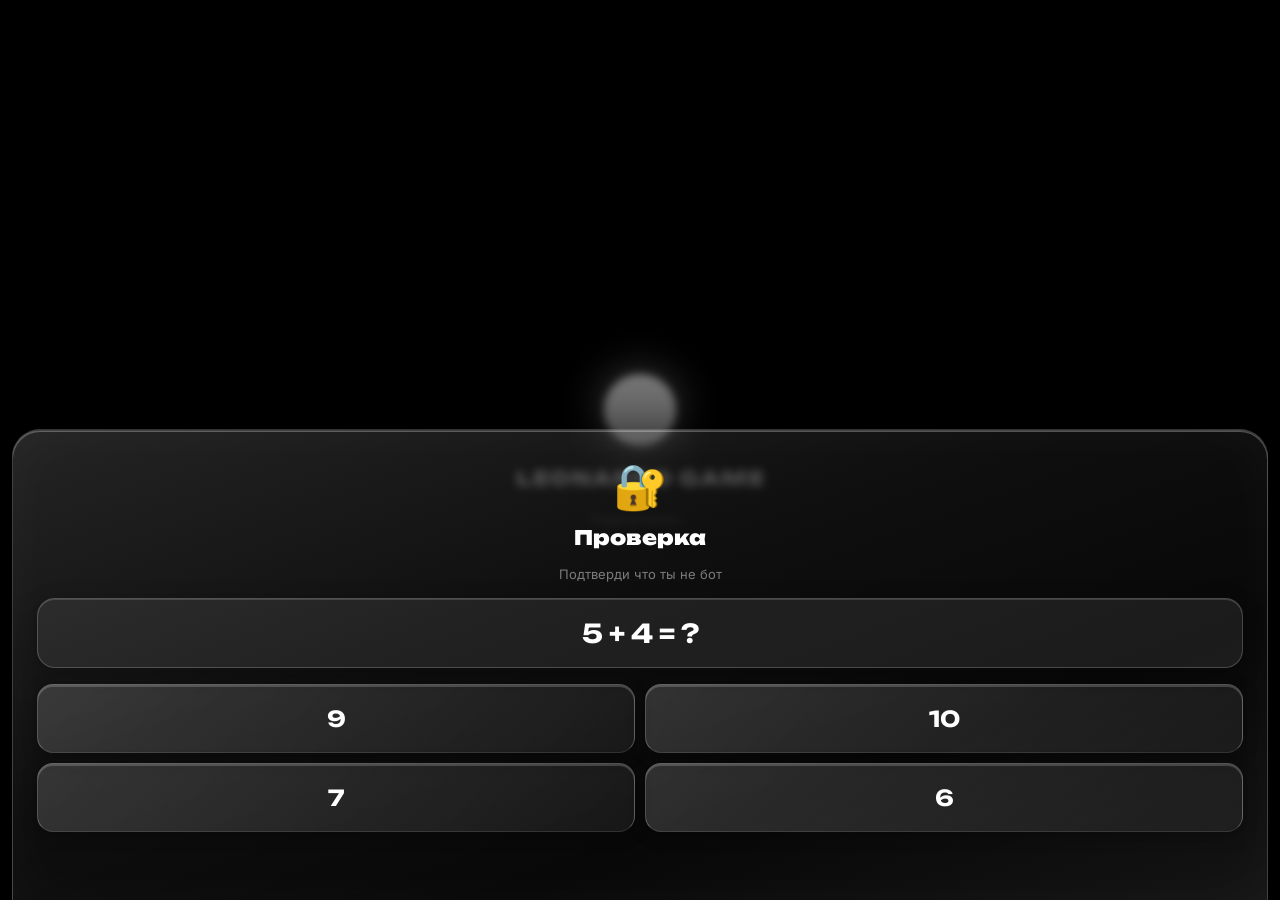
==== home.html @ 36a38902 "Update home.html" ====
<!DOCTYPE html>
<html lang="ru">
<head>
<meta charset="UTF-8"/>
<meta name="viewport" content="width=device-width, initial-scale=1.0, maximum-scale=1.0, user-scalable=no"/>
<title>LEONARDO GAME — Главное</title>
<script src="https://telegram.org/js/telegram-web-app.js"></script>
<link rel="preconnect" href="https://fonts.googleapis.com"/>
<link href="https://fonts.googleapis.com/css2?family=Unbounded:wght@400;700;900&family=Inter:wght@400;500;600&display=swap" rel="stylesheet"/>
<link rel="stylesheet" href="style.css"/>
<style>
  .home-content {
    flex: 1;
    display: flex;
    flex-direction: column;
    align-items: center;
    justify-content: center;
    padding: 32px 24px;
    gap: 16px;
  }
  .home-logo {
    font-family: 'Unbounded', sans-serif;
    font-size: clamp(22px, 6vw, 28px);
    font-weight: 900;
    color: #fff;
    letter-spacing: 0.5px;
    text-align: center;
  }
  .home-logo-sub {
    font-size: 13px;
    color: var(--sub);
    text-align: center;
    margin-top: 8px;
  }
  .home-soon {
    margin-top: 32px;
    padding: 18px 28px;
    background:
      linear-gradient(
        135deg,
        rgba(255,255,255,0.12) 0%,
        rgba(255,255,255,0.04) 50%,
        rgba(255,255,255,0.08) 100%
      );
    border: 1px solid rgba(255,255,255,0.20);
    border-top-color: rgba(255,255,255,0.35);
    border-radius: 18px;
    backdrop-filter: blur(30px) saturate(180%);
    -webkit-backdrop-filter: blur(30px) saturate(180%);
    box-shadow:
      0 8px 32px rgba(0,0,0,0.4),
      inset 0 1px 0 rgba(255,255,255,0.22);
    text-align: center;
    position: relative;
    overflow: hidden;
  }
  .home-soon::before {
    content: '';
    position: absolute;
    top: 0; left: 0; right: 0;
    height: 40%;
    background: linear-gradient(180deg, rgba(255,255,255,0.15) 0%, transparent 100%);
    pointer-events: none;
    border-radius: 18px 18px 0 0;
  }
  .home-soon-label {
    font-family: 'Unbounded', sans-serif;
    font-size: 11px;
    font-weight: 700;
    color: var(--sub);
    text-transform: uppercase;
    letter-spacing: 1.5px;
    margin-bottom: 6px;
  }
  .home-soon-text {
    font-size: 14px;
    color: rgba(255,255,255,0.7);
    line-height: 1.6;
  }
</style>
</head>
<body>

<!-- КАПЧА -->
<div id="captcha-modal" class="captcha-modal">
  <div class="captcha-glass-panel">
    <div class="captcha-icon">🔐</div>
    <div class="captcha-title">Проверка</div>
    <div class="captcha-sub">Подтверди что ты не бот</div>
    <div class="captcha-question" id="captcha-question">?</div>
    <div class="captcha-options" id="captcha-options"></div>
    <div class="captcha-error" id="captcha-error"></div>
  </div>
</div>

<!-- ЗАГРУЗКА -->
<div class="screen active" id="screen-loading">
  <div class="load-orb"></div>
  <div class="load-title">LEONARDO GAME</div>
  <div class="load-sub" id="load-status">Подключение...</div>
</div>

<!-- ГЛАВНЫЙ ЭКРАН -->
<div class="screen" id="screen-home" style="display:flex; justify-content:space-between;">

  <!-- КОНТЕНТ -->
  <div class="home-content">
    <div>
      <div class="home-logo">LEONARDO GAME</div>
      <div class="home-logo-sub">Выигрывай крутые подарки вместе с нами</div>
    </div>
    <div class="home-soon">
      <div class="home-soon-label">Скоро</div>
      <div class="home-soon-text">Здесь появятся новости,<br>акции и специальные события</div>
    </div>
  </div>

  <!-- НИЖНЯЯ НАВИГАЦИЯ -->
  <nav class="bottom-nav">
    <a href="home.html" class="nav-tab active" id="nav-home">
      <span class="nav-icon">🏠</span>
      <span>Главное</span>
    </a>
    <a href="index.html" class="nav-tab" id="nav-spin">
      <span class="nav-icon">🎰</span>
      <span>Крутить</span>
    </a>
    <a href="profile.html" class="nav-tab" id="nav-profile">
      <span class="nav-icon">👤</span>
      <span>Профиль</span>
    </a>
  </nav>

</div>

<div class="toast" id="toast"></div>

<script>
"use strict";

var API_URL = "https://backend-9iys.onrender.com";

var tg       = (window.Telegram && window.Telegram.WebApp) ? window.Telegram.WebApp : null;
if (tg) { tg.ready(); tg.expand(); }

var tgUser   = (tg && tg.initDataUnsafe && tg.initDataUnsafe.user) ? tg.initDataUnsafe.user : {};
var TG_ID    = tgUser.id         || 0;
var TG_NAME  = tgUser.username   || tgUser.first_name || "user";
var TG_FIRST = tgUser.first_name || "";
var INIT_DATA = (tg && tg.initData) ? tg.initData : "";

// ── Утилиты ──
function showScreen(id) {
  document.querySelectorAll(".screen").forEach(function(s) {
    s.classList.remove("active");
    s.style.display = "none";
  });
  var el = document.getElementById(id);
  if (el) { el.style.display = "flex"; el.classList.add("active"); }
}

function haptic(type) {
  if (tg && tg.HapticFeedback) {
    try { tg.HapticFeedback.impactOccurred(type || "medium"); } catch(e) {}
  }
}

// ── Капча ──
function showCaptcha(onPass) {
  var a = Math.floor(Math.random() * 9) + 1;
  var b = Math.floor(Math.random() * 9) + 1;
  var correct = a + b;

  var wrong = [];
  while (wrong.length < 3) {
    var w = correct + (Math.floor(Math.random() * 7) - 3);
    if (w !== correct && w > 0 && wrong.indexOf(w) === -1) wrong.push(w);
  }

  var options = [correct].concat(wrong).sort(function() { return Math.random() - 0.5; });

  var qEl = document.getElementById("captcha-question");
  var oEl = document.getElementById("captcha-options");
  var eEl = document.getElementById("captcha-error");
  if (qEl) qEl.textContent = a + " + " + b + " = ?";
  if (eEl) eEl.textContent = "";
  if (oEl) {
    oEl.innerHTML = options.map(function(v) {
      return '<button class="captcha-btn" data-val="' + v + '">' + v + '</button>';
    }).join("");

    var handled = false;
    oEl.querySelectorAll(".captcha-btn").forEach(function(btn) {
      function handleAnswer() {
        if (handled) return;
        handled = true;
        var val = parseInt(btn.getAttribute("data-val"));
        if (val === correct) {
          btn.classList.add("correct");
          haptic("heavy");
          sessionStorage.setItem("captchaPassed", "1");
          setTimeout(function() {
            var modal = document.getElementById("captcha-modal");
            if (modal) modal.classList.remove("active");
            onPass();
          }, 120);
        } else {
          btn.classList.add("wrong");
          haptic("medium");
          if (eEl) eEl.textContent = "Неверно! Попробуй ещё раз.";
          setTimeout(function() { showCaptcha(onPass); }, 500);
        }
      }
      btn.addEventListener("touchstart", function(e) { e.preventDefault(); handleAnswer(); }, { passive: false });
      btn.onclick = handleAnswer;
    });
  }

  var modal = document.getElementById("captcha-modal");
  if (modal) modal.classList.add("active");
}

// ── Регистрация + старт ──
function startApp() {
  if (!TG_ID) {
    var loadEl = document.getElementById("load-status");
    if (loadEl) loadEl.textContent = "Откройте через Telegram Mini App";
    return;
  }

  var loadEl = document.getElementById("load-status");
  if (loadEl) loadEl.textContent = "Регистрация...";

  fetch(API_URL + "/register", {
    method: "POST",
    headers: { "Content-Type": "application/json" },
    body: JSON.stringify({ tg_id: TG_ID, username: TG_NAME, first_name: TG_FIRST, init_data: INIT_DATA })
  }).then(function(r) { return r.json(); })
  .then(function() {
    // Сохраняем данные для других страниц
    sessionStorage.setItem("tg_id", TG_ID);
    sessionStorage.setItem("tg_name", TG_NAME);
    sessionStorage.setItem("tg_first", TG_FIRST);
    sessionStorage.setItem("init_data", INIT_DATA);
    sessionStorage.setItem("appReady", "1");
    showScreen("screen-home");
  })
  .catch(function() {
    // Даже при ошибке — показываем главную
    sessionStorage.setItem("tg_id", TG_ID);
    sessionStorage.setItem("tg_name", TG_NAME);
    sessionStorage.setItem("init_data", INIT_DATA);
    sessionStorage.setItem("appReady", "1");
    showScreen("screen-home");
  });
}

window.addEventListener("load", function() {
  var passed = sessionStorage.getItem("captchaPassed") === "1";
  if (passed) {
    startApp();
  } else {
    // Показываем loading, потом капчу
    showScreen("screen-loading");
    setTimeout(function() {
      showCaptcha(function() {
        startApp();
      });
    }, 400);
  }
});
</script>
</body>
</html>
---- style.css ----
/* ═══════════════════════════════════════════════
   LEONARDO GAME — Real Glass Theme
   ═══════════════════════════════════════════════ */

*, *::before, *::after { box-sizing: border-box; margin: 0; padding: 0; }

:root {
  --bg:           #000000;
  --glass-bg:     rgba(255,255,255,0.05);
  --glass-border: rgba(255,255,255,0.10);
  --white-dim:    rgba(255,255,255,0.07);
  --gold:         #F5C518;
  --green:        #4ade80;
  --red:          #f87171;
  --text:         #ffffff;
  --sub:          rgba(255,255,255,0.45);
  --btn-bg:       #ffffff;
  --btn-text:     #000000;
  --nav-h:        72px;
}

html, body {
  height: 100%;
  background: #000;
  color: var(--text);
  font-family: 'Inter', sans-serif;
  overflow: hidden;
}

/* ── SCREENS ─────────────────────────────────── */
.screen {
  display: none;
  flex-direction: column;
  align-items: center;
  width: 100%;
  height: 100vh;
  height: 100dvh;
  background: #000;
  position: fixed;
  inset: 0;
  z-index: 1;
  overflow: hidden;
}
.screen.active { display: flex; }

/* ══════════════════════════════
   LOADING
══════════════════════════════ */
#screen-loading {
  justify-content: center;
  align-items: center;
  gap: 20px;
}
.load-orb {
  width: 72px; height: 72px;
  border-radius: 50%;
  background: #fff;
  box-shadow: 0 0 40px rgba(255,255,255,0.5), 0 0 80px rgba(255,255,255,0.15);
  animation: pulse-orb 1.6s ease-in-out infinite;
}
@keyframes pulse-orb {
  0%,100%{ transform: scale(1);   box-shadow: 0 0 40px rgba(255,255,255,0.45); }
  50%    { transform: scale(1.12); box-shadow: 0 0 70px rgba(255,255,255,0.75); }
}
.load-title {
  font-family: 'Unbounded', sans-serif;
  font-size: 20px; font-weight: 900;
  color: #fff; letter-spacing: 1px;
}
.load-sub { color: var(--sub); font-size: 13px; }

/* ══════════════════════════════
   MAIN SCREEN — full height layout
══════════════════════════════ */
#screen-main {
  justify-content: space-between;
  overflow: hidden;
  padding-bottom: calc(var(--nav-h) + 20px);
}

/* TOP BAR — hidden (user info moved to profile) */
.top-bar {
  display: none;
}

/* TITLE — shifted down */
.main-title-block {
  text-align: center;
  padding: 0 24px;
  flex-shrink: 0;
  z-index: 10;
  margin-top: 50px;
  padding-top: 12px;
}
.main-title {
  font-family: 'Unbounded', sans-serif;
  font-size: clamp(20px, 6vw, 26px);
  font-weight: 900;
  color: #fff; letter-spacing: 0.5px;
}
.main-sub {
  color: var(--sub);
  font-size: 12px;
  margin-top: 6px;
}

/* ══════════════════════════════
   GIFT CAROUSEL — центр экрана
══════════════════════════════ */
.gifts-track-wrap {
  width: 110%;
  overflow: hidden;
  flex: 1;
  min-height: 220px;
  display: flex;
  align-items: center;
  -webkit-mask-image: linear-gradient(to right, transparent 0%, black 10%, black 90%, transparent 100%);
  mask-image: linear-gradient(to right, transparent 0%, black 10%, black 90%, transparent 100%);
}

.gifts-track {
  display: flex;
  gap: 12px;
  /* Жёстко фиксируем размер: 16 видео × (42vw + 12px) */
  flex-shrink: 0;
  will-change: transform;
  /* Анимация через JS — надёжнее CSS animation на мобильных */
}

.gifts-track video {
  flex-shrink: 0;
  width: 42vw;
  height: 42vw;
  max-width: 190px;
  max-height: 190px;
  object-fit: cover;
  background: #000;
  border-radius: 20px;
  border: none;
  display: block;
}

/* ══════════════════════════════
   SPIN BUTTON + HINT — REAL GLASS
══════════════════════════════ */
.spin-btn-wrap {
  width: 100%;
  padding: 0 20px 20px;
  display: flex;
  flex-direction: column;
  gap: 10px;
  flex-shrink: 0;
  z-index: 10;
}

/* НАСТОЯЩЕЕ СТЕКЛО */
.spin-btn {
  width: 100%;
  padding: 22px 20px;
  background: #ffffff;
  border: none;
  border-radius: 22px;
  font-family: 'Unbounded', sans-serif;
  font-size: 16px; font-weight: 700;
  color: #000;
  cursor: pointer;
  box-shadow:
    0 8px 32px rgba(255,255,255,0.18),
    0 2px 8px rgba(0,0,0,0.30);
  transition: transform 0.13s, box-shadow 0.13s, opacity 0.13s;
  position: relative; overflow: hidden;
  touch-action: manipulation;
  letter-spacing: 0.3px;
}

/* Верхний блик — как у настоящего стекла */
.spin-btn::before { display: none; }

/* Боковой световой блик */
.spin-btn::after { display: none; }

.spin-btn:active  {
  transform: scale(0.97);
  box-shadow: 0 4px 16px rgba(255,255,255,0.12);
}
.spin-btn:disabled{ opacity: 0.4; cursor: not-allowed; transform: none; }

.spin-hint {
  text-align: center;
  font-size: 12px;
  color: var(--sub);
  line-height: 1.5;
}
.spin-hint b { color: rgba(255,255,255,0.75); font-weight: 600; }

/* ══════════════════════════════
   GLASS PANEL (algo block)
══════════════════════════════ */
.glass-panel {
  width: 100%;
  background: rgba(255,255,255,0.04);
  border-top: 1px solid rgba(255,255,255,0.08);
  backdrop-filter: blur(20px);
  -webkit-backdrop-filter: blur(20px);
  z-index: 10;
  display: flex;
  flex-direction: column;
  overflow: hidden;
  flex-shrink: 0;
}
.glass-panel:empty,
.glass-panel.hidden {
  display: none;
}

/* ══════════════════════════════
   TAB PANES
══════════════════════════════ */
.tab-pane {
  display: none; width: 100%;
  flex-direction: column; gap: 12px;
  padding: 16px 0 16px;
  overflow-y: auto;
  max-height: calc(100dvh - var(--nav-h) - 280px);
  animation: fadeIn 0.18s ease;
}
.tab-pane.active { display: flex; }
@keyframes fadeIn {
  from { opacity: 0; transform: translateY(4px); }
  to   { opacity: 1; transform: translateY(0); }
}

#tab-home:not(:has(.inv-block[style*="display: block"])):not(:has(.inv-block:not([style*="none"]))) {
  display: none !important;
}

/* Inventory */
.inv-block { padding: 0 24px; display: flex; flex-direction: column; gap: 10px; }
.inv-title  { font-family: 'Unbounded', sans-serif; font-size: 14px; font-weight: 700; color: #fff; padding: 0 0 4px; }
.inv-item   {
  background: var(--white-dim); border: 1px solid var(--glass-border);
  border-radius: 14px; padding: 12px 16px;
  display: flex; align-items: center; gap: 12px;
}
.inv-icon  { font-size: 28px; }
.inv-name  { font-size: 14px; font-weight: 600; color: var(--text); }
.inv-info  { font-size: 11px; color: var(--sub); margin-top: 2px; }

/* Algo block */
.algo-compact { padding: 0 24px; display: flex; flex-direction: column; gap: 8px; }
.algo-item    { display: flex; justify-content: space-between; align-items: center; padding: 4px 0; }
.algo-label   { color: var(--sub); font-size: 12px; }
.algo-value   { font-size: 14px; font-weight: 600; }

/* Settings */
.settings-section { padding: 0 24px; display: flex; flex-direction: column; gap: 10px; }
.settings-title { font-family: 'Unbounded', sans-serif; font-size: 11px; font-weight: 700; color: var(--sub); text-transform: uppercase; letter-spacing: 0.8px; }
.settings-row   { display: flex; justify-content: space-between; align-items: center; background: var(--white-dim); border: 1px solid var(--glass-border); border-radius: 14px; padding: 14px 16px; gap: 12px; }
.settings-label { font-size: 13px; font-weight: 600; color: var(--text); }
.settings-sub   { font-size: 11px; color: var(--sub); margin-top: 2px; }

/* Toggle */
.toggle {
  width: 44px; height: 24px; background: rgba(255,255,255,0.15);
  border-radius: 12px; position: relative; cursor: pointer;
  border: 1px solid rgba(255,255,255,0.16); transition: background 0.25s; flex-shrink: 0;
}
.toggle.on { background: rgba(255,255,255,0.9); }
.toggle::after {
  content: ''; position: absolute; top: 3px; left: 3px;
  width: 18px; height: 18px; background: rgba(255,255,255,0.5);
  border-radius: 50%; transition: transform 0.25s, background 0.25s;
}
.toggle.on::after { transform: translateX(18px); background: #000; }

/* ══════════════════════════════
   BOTTOM NAV — REAL GLASS
══════════════════════════════ */
.bottom-nav {
  position: fixed;
  bottom: calc(12px + env(safe-area-inset-bottom, 0px));
  left: 16px;
  right: 16px;
  height: var(--nav-h);
  border-radius: 28px;

  /* Идеальный Glass — многослойный */
  background:
    linear-gradient(
      160deg,
      rgba(255,255,255,0.22) 0%,
      rgba(255,255,255,0.10) 35%,
      rgba(255,255,255,0.06) 60%,
      rgba(255,255,255,0.14) 100%
    );

  /* Граница как настоящее стекло */
  border: 1px solid rgba(255,255,255,0.32);
  border-bottom-color: rgba(255,255,255,0.14);
  border-right-color: rgba(255,255,255,0.18);

  /* Тень — плавающий эффект */
  box-shadow:
    0 8px 40px rgba(0,0,0,0.70),
    0 2px 12px rgba(0,0,0,0.40),
    inset 0 1px 0 rgba(255,255,255,0.45),
    inset 0 -1px 0 rgba(0,0,0,0.18),
    inset 1px 0 0 rgba(255,255,255,0.12);

  backdrop-filter: blur(48px) saturate(200%) brightness(1.08);
  -webkit-backdrop-filter: blur(48px) saturate(200%) brightness(1.08);

  display: flex; align-items: center; justify-content: space-around;
  z-index: 100;
  overflow: hidden;
}

/* Верхний блик — реалистичная грань стекла */
.bottom-nav::before {
  content: '';
  position: absolute;
  top: 0; left: 16px; right: 16px;
  height: 1px;
  background: linear-gradient(
    90deg,
    transparent 0%,
    rgba(255,255,255,0.55) 25%,
    rgba(255,255,255,0.75) 50%,
    rgba(255,255,255,0.55) 75%,
    transparent 100%
  );
  pointer-events: none;
  border-radius: 28px 28px 0 0;
}

.nav-tab {
  flex: 1; display: flex; flex-direction: column;
  align-items: center; justify-content: center;
  gap: 4px; padding: 8px 4px;
  cursor: pointer; border: none; background: none;
  color: var(--sub); font-family: 'Inter', sans-serif;
  font-size: 10px; font-weight: 500;
  transition: color 0.2s, transform 0.13s; position: relative;
  touch-action: manipulation;
  text-decoration: none;
  -webkit-tap-highlight-color: transparent;
  

  
}
.nav-tab:active { transform: scale(0.9); }
.nav-tab.active { color: #fff; }
.nav-tab .nav-icon { font-size: 20px; opacity: 0.38; transition: opacity 0.2s; line-height: 1; }
.nav-tab.active .nav-icon { opacity: 1; }
.nav-tab.active::after {
  content: ''; position: absolute; bottom: 4px; left: 50%;
  transform: translateX(-50%); width: 4px; height: 4px;
  background: #fff; border-radius: 50%;
}

/* ══════════════════════════════
   CAPTCHA MODAL — Glass Panel
══════════════════════════════ */
.captcha-modal {
  display: none;
  position: fixed;
  inset: 0;
  z-index: 999;
  align-items: flex-end;
  justify-content: center;
  padding: 0 0 env(safe-area-inset-bottom, 0px);
  /* Затемнённый фон */
  background: rgba(0,0,0,0.55);
  backdrop-filter: blur(4px);
  -webkit-backdrop-filter: blur(4px);
  animation: captcha-fade-in 0.22s ease;
}
.captcha-modal.active {
  display: flex;
}
@keyframes captcha-fade-in {
  from { opacity: 0; }
  to   { opacity: 1; }
}

/* Стеклянная панель снизу */
.captcha-glass-panel {
  width: 80%;
  display: flex;
  flex-direction: column;
  align-items: center;
  gap: 16px;
  padding: 28px 24px 36px;
  text-align: center;
  

  /* Стеклянный фон */
  background:
    linear-gradient(
      160deg,
      rgba(255,255,255,0.14) 0%,
      rgba(255,255,255,0.06) 40%,
      rgba(255,255,255,0.03) 70%,
      rgba(255,255,255,0.08) 100%
    );
  backdrop-filter: blur(48px) saturate(200%) brightness(1.08);
  -webkit-backdrop-filter: blur(48px) saturate(200%) brightness(1.08);

  /* Граница стекла */
  border: 1px solid rgba(255,255,255,0.22);
  border-bottom: none;
  border-radius: 28px 28px 0 0;
  margin: 0 12px;
  width: calc(100% - 24px);

  /* Тени — глубина */
  box-shadow:
    0 -8px 48px rgba(0,0,0,0.55),
    0 -1px 0 rgba(255,255,255,0.30),
    inset 0 1px 0 rgba(255,255,255,0.28),
    inset 0 0 60px rgba(255,255,255,0.03);

  animation: captcha-slide-up 0.28s cubic-bezier(0.34,1.4,0.64,1);
}
@keyframes captcha-slide-up {
  from { transform: translateY(100%); opacity: 0; }
  to   { transform: translateY(0);    opacity: 1; }
}

.captcha-icon  { font-size: 44px; animation: float 3s ease-in-out infinite; }
@keyframes float {
  0%,100%{ transform: translateY(0); }
  50%    { transform: translateY(-8px); }
}
.captcha-title {
  font-family: 'Unbounded', sans-serif; font-size: 20px; font-weight: 900; color: #fff;
  margin-top: -4px;
}
.captcha-sub { font-size: 13px; color: var(--sub); }
.captcha-question {
  background: rgba(255,255,255,0.08);
  border: 1.5px solid rgba(255,255,255,0.20);
  border-radius: 18px; padding: 18px 32px;
  font-family: 'Unbounded', sans-serif; font-size: 26px; font-weight: 700; color: #fff;
  width: 100%;
  box-shadow: inset 0 1px 0 rgba(255,255,255,0.15), 0 4px 20px rgba(0,0,0,0.25);
}
.captcha-options {
  display: grid; grid-template-columns: 1fr 1fr; gap: 10px; width: 100%;
}
.captcha-btn {
  padding: 20px;
  background:
    linear-gradient(
      135deg,
      rgba(255,255,255,0.16) 0%,
      rgba(255,255,255,0.06) 100%
    );
  border: 1px solid rgba(255,255,255,0.25);
  border-bottom-color: rgba(255,255,255,0.10);
  border-radius: 16px;
  font-family: 'Unbounded', sans-serif; font-size: 22px; font-weight: 700; color: #fff;
  cursor: pointer;
  transition: border-color 0.1s, background 0.1s, transform 0.08s;
  touch-action: manipulation;
  -webkit-tap-highlight-color: transparent;
  box-shadow:
    0 2px 0 rgba(255,255,255,0.18) inset,
    0 4px 16px rgba(0,0,0,0.3);
}
.captcha-btn:active  { transform: scale(0.93); }
.captcha-btn.wrong   { border-color: var(--red); background: rgba(248,113,113,0.18); animation: shake 0.25s; }
.captcha-btn.correct { border-color: var(--green); background: rgba(74,222,128,0.18); }
.captcha-error { font-size: 13px; color: var(--red); min-height: 16px; }
@keyframes shake {
  0%,100%{ transform:translateX(0) }
  25%    { transform:translateX(-6px) }
  75%    { transform:translateX(6px) }
}

/* ══════════════════════════════
   PAY SCREEN
══════════════════════════════ */
#screen-pay {
  overflow-y: auto;
  justify-content: flex-start;
  padding: 0;
}
.pay-wrap {
  width: 100%; display: flex; flex-direction: column;
  align-items: center; gap: 16px;
  padding: 32px 24px 40px;
  min-height: 100%;
}
.pay-icon  { font-size: 56px; }
.pay-title {
  font-family: 'Unbounded', sans-serif; font-size: 18px; font-weight: 700; color: #fff;
}
.pay-instruction {
  background: var(--white-dim); border: 1px solid var(--glass-border);
  border-radius: 16px; padding: 14px 18px;
  font-size: 14px; text-align: center; line-height: 1.7; width: 100%;
}
.pay-steps {
  width: 100%; background: var(--white-dim); border: 1px solid var(--glass-border);
  border-radius: 16px; padding: 14px 18px;
  display: flex; flex-direction: column; gap: 10px;
}
.pay-step   { font-size: 13px; color: var(--sub); line-height: 1.5; }
.pay-step b { color: var(--text); }
.pay-bet-id { font-size: 11px; color: var(--sub); }
.pay-status { min-height: 18px; font-size: 13px; font-weight: 600; }
.pay-status.ok   { color: var(--green); }
.pay-status.err  { color: var(--red); }
.pay-status.wait { color: var(--gold); }
.pay-confirm-btn {
  width: 100%; padding: 18px;
  background: var(--btn-bg); border: none; border-radius: 18px;
  font-family: 'Unbounded', sans-serif;
  font-weight: 700; font-size: 14px; color: var(--btn-text);
  cursor: pointer; box-shadow: 0 4px 24px rgba(255,255,255,0.15);
  touch-action: manipulation;
}
.pay-confirm-btn:disabled { opacity: 0.5; cursor: not-allowed; }
.pay-back-btn {
  background: var(--white-dim); border: 1px solid var(--glass-border);
  border-radius: 12px; padding: 12px 32px;
  color: var(--sub); font-size: 13px; cursor: pointer;
  touch-action: manipulation;
}

/* ══════════════════════════════
   SPINNING
══════════════════════════════ */
#screen-spinning {
  justify-content: center;
  align-items: center;
}
.spinning-wrap {
  display: flex; flex-direction: column;
  align-items: center; justify-content: center;
  width: 100%; height: 100%;
  gap: 28px;
}
.spinning-reel {
  width: 128px; height: 128px; border-radius: 32px;
  background: var(--white-dim); border: 2px solid rgba(255,255,255,0.3);
  display: flex; align-items: center; justify-content: center;
  animation: spin-reel 0.6s linear infinite;
  box-shadow: 0 0 50px rgba(255,255,255,0.12);
}
@keyframes spin-reel { 0%{ transform:rotateY(0) } 100%{ transform:rotateY(360deg) } }
.spin-sym      { font-size: 56px; }
.spinning-label{
  color: #fff; font-family: 'Unbounded', sans-serif;
  font-size: 16px; font-weight: 700;
  animation: blink 1.2s ease-in-out infinite;
}
@keyframes blink {
  0%,100%{ opacity: 1; }
  50%    { opacity: 0.4; }
}

/* ══════════════════════════════
   RESULT
══════════════════════════════ */
#screen-result {
  justify-content: center;
  align-items: center;
}
.result-wrap {
  display: flex; flex-direction: column;
  align-items: center; justify-content: center;
  width: 100%; height: 100%;
  gap: 18px; text-align: center; padding: 32px 24px;
}
.result-icon  { font-size: 72px; }
.result-title { font-family: 'Unbounded', sans-serif; font-size: 24px; font-weight: 900; }
.result-title.win  { color: var(--gold); text-shadow: 0 0 30px rgba(245,197,24,0.5); }
.result-title.lose { color: var(--sub); }
.result-sub   { font-size: 14px; color: var(--sub); line-height: 1.7; }
.result-nft {
  background: var(--white-dim); border: 1px solid rgba(245,197,24,0.3);
  border-radius: 18px; padding: 18px 22px; width: 100%;
}
.result-nft-name { font-weight: 700; font-size: 16px; color: var(--gold); margin-bottom: 4px; }
.result-nft-info { font-size: 13px; color: var(--sub); }
.result-btn {
  width: 100%; padding: 18px;
  background: var(--btn-bg); border: none; border-radius: 18px;
  font-family: 'Unbounded', sans-serif;
  font-weight: 700; font-size: 14px; color: var(--btn-text);
  cursor: pointer; margin-top: 8px; touch-action: manipulation;
  box-shadow: 0 4px 24px rgba(255,255,255,0.15);
}

/* ══════════════════════════════
   ERROR
══════════════════════════════ */
#screen-error {
  justify-content: center;
  align-items: center;
}
.error-wrap {
  display: flex; flex-direction: column;
  align-items: center; justify-content: center;
  width: 100%; height: 100%;
  gap: 16px; text-align: center; padding: 32px 24px;
}
.error-icon  { font-size: 56px; }
.error-title { font-family: 'Unbounded', sans-serif; font-size: 18px; font-weight: 700; color: var(--red); }
.error-sub   { font-size: 13px; color: var(--sub); }
.error-btn {
  padding: 14px 32px; background: var(--white-dim);
  border: 1px solid var(--glass-border);
  border-radius: 14px; color: var(--text); font-size: 14px; cursor: pointer;
  touch-action: manipulation;
}

/* ══════════════════════════════
   TOAST
══════════════════════════════ */
.toast {
  position: fixed; bottom: calc(var(--nav-h) + 16px); left: 50%;
  transform: translateX(-50%) translateY(60px);
  background: rgba(18,18,18,0.97); border: 1px solid rgba(255,255,255,0.14);
  border-radius: 14px; padding: 10px 20px;
  font-size: 13px; color: #fff; white-space: nowrap;
  transition: transform 0.3s cubic-bezier(0.34,1.56,0.64,1), opacity 0.3s;
  opacity: 0; z-index: 999; backdrop-filter: blur(16px);
}
.toast.show { transform: translateX(-50%) translateY(0); opacity: 1; }

/* ══════════════════════════════
   CONFETTI
══════════════════════════════ */
.confetti-p {
  position: fixed; top: -20px; pointer-events: none; z-index: 1000;
  border-radius: 3px; animation: conf-fall linear forwards;
}
@keyframes conf-fall {
  0%  { transform: translateY(0) translateX(0) rotate(0deg); opacity: 1; }
  100%{ transform: translateY(110vh) translateX(var(--cx,40px)) rotate(var(--cr,360deg)); opacity: 0; }
}
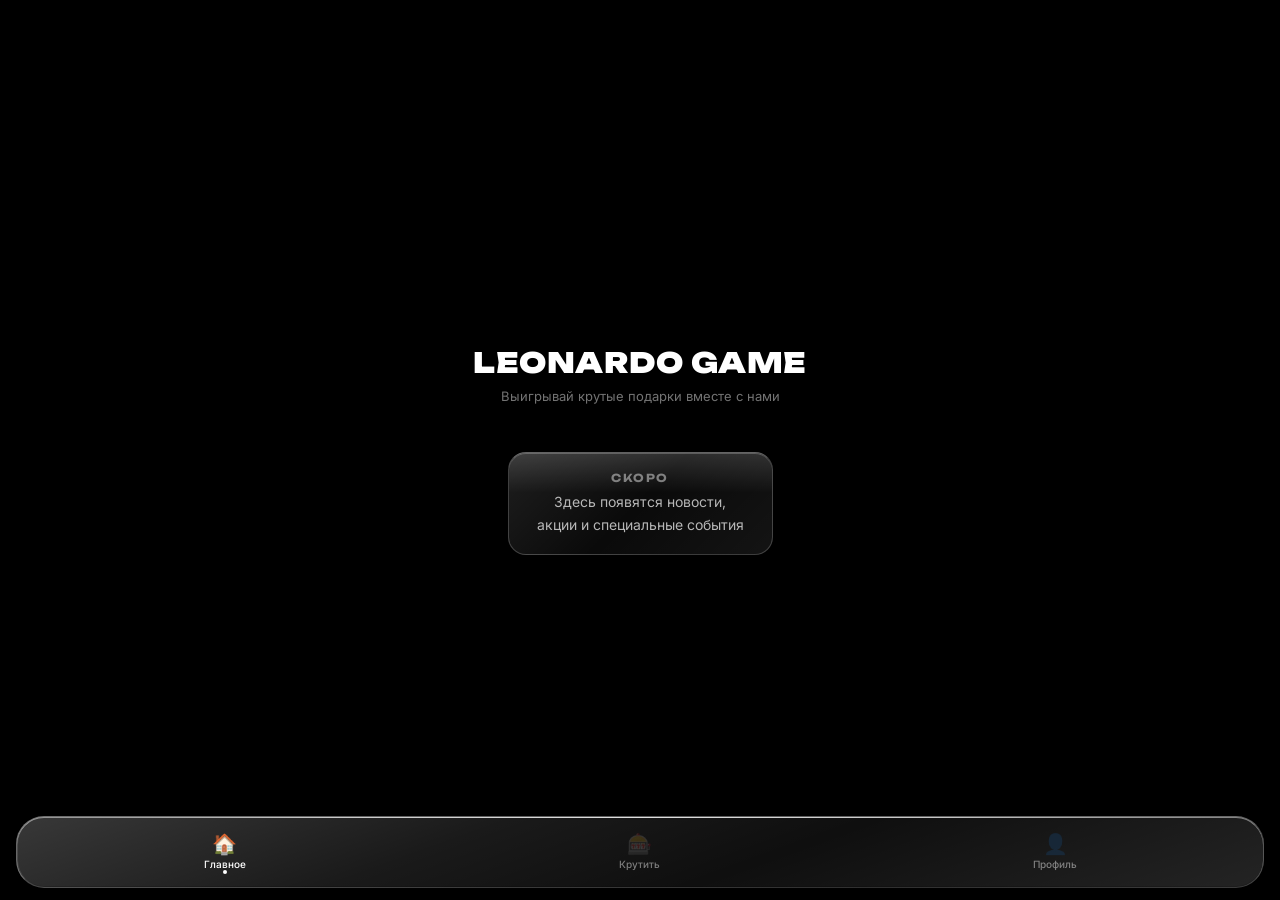
==== commit e16228c6: "Update home.html" ====
--- a/home.html
+++ b/home.html
@@ -81,27 +81,7 @@
 </head>
 <body>
 
-<!-- КАПЧА -->
-<div id="captcha-modal" class="captcha-modal">
-  <div class="captcha-glass-panel">
-    <div class="captcha-icon">🔐</div>
-    <div class="captcha-title">Проверка</div>
-    <div class="captcha-sub">Подтверди что ты не бот</div>
-    <div class="captcha-question" id="captcha-question">?</div>
-    <div class="captcha-options" id="captcha-options"></div>
-    <div class="captcha-error" id="captcha-error"></div>
-  </div>
-</div>
-
-<!-- ЗАГРУЗКА -->
-<div class="screen active" id="screen-loading">
-  <div class="load-orb"></div>
-  <div class="load-title">LEONARDO GAME</div>
-  <div class="load-sub" id="load-status">Подключение...</div>
-</div>
-
-<!-- ГЛАВНЫЙ ЭКРАН -->
-<div class="screen" id="screen-home" style="display:flex; justify-content:space-between;">
+<div class="screen active" id="screen-home" style="display:flex; justify-content:space-between;">
 
   <!-- КОНТЕНТ -->
   <div class="home-content">
@@ -115,7 +95,7 @@
     </div>
   </div>
 
-  <!-- НИЖНЯЯ НАВИГАЦИЯ -->
+  <!-- НИЖНЯЯ НАВИГАЦИЯ — СТЕКЛЯННАЯ -->
   <nav class="bottom-nav">
     <a href="home.html" class="nav-tab active" id="nav-home">
       <span class="nav-icon">🏠</span>
@@ -133,142 +113,5 @@
 
 </div>
 
-<div class="toast" id="toast"></div>
-
-<script>
-"use strict";
-
-var API_URL = "https://backend-9iys.onrender.com";
-
-var tg       = (window.Telegram && window.Telegram.WebApp) ? window.Telegram.WebApp : null;
-if (tg) { tg.ready(); tg.expand(); }
-
-var tgUser   = (tg && tg.initDataUnsafe && tg.initDataUnsafe.user) ? tg.initDataUnsafe.user : {};
-var TG_ID    = tgUser.id         || 0;
-var TG_NAME  = tgUser.username   || tgUser.first_name || "user";
-var TG_FIRST = tgUser.first_name || "";
-var INIT_DATA = (tg && tg.initData) ? tg.initData : "";
-
-// ── Утилиты ──
-function showScreen(id) {
-  document.querySelectorAll(".screen").forEach(function(s) {
-    s.classList.remove("active");
-    s.style.display = "none";
-  });
-  var el = document.getElementById(id);
-  if (el) { el.style.display = "flex"; el.classList.add("active"); }
-}
-
-function haptic(type) {
-  if (tg && tg.HapticFeedback) {
-    try { tg.HapticFeedback.impactOccurred(type || "medium"); } catch(e) {}
-  }
-}
-
-// ── Капча ──
-function showCaptcha(onPass) {
-  var a = Math.floor(Math.random() * 9) + 1;
-  var b = Math.floor(Math.random() * 9) + 1;
-  var correct = a + b;
-
-  var wrong = [];
-  while (wrong.length < 3) {
-    var w = correct + (Math.floor(Math.random() * 7) - 3);
-    if (w !== correct && w > 0 && wrong.indexOf(w) === -1) wrong.push(w);
-  }
-
-  var options = [correct].concat(wrong).sort(function() { return Math.random() - 0.5; });
-
-  var qEl = document.getElementById("captcha-question");
-  var oEl = document.getElementById("captcha-options");
-  var eEl = document.getElementById("captcha-error");
-  if (qEl) qEl.textContent = a + " + " + b + " = ?";
-  if (eEl) eEl.textContent = "";
-  if (oEl) {
-    oEl.innerHTML = options.map(function(v) {
-      return '<button class="captcha-btn" data-val="' + v + '">' + v + '</button>';
-    }).join("");
-
-    var handled = false;
-    oEl.querySelectorAll(".captcha-btn").forEach(function(btn) {
-      function handleAnswer() {
-        if (handled) return;
-        handled = true;
-        var val = parseInt(btn.getAttribute("data-val"));
-        if (val === correct) {
-          btn.classList.add("correct");
-          haptic("heavy");
-          sessionStorage.setItem("captchaPassed", "1");
-          setTimeout(function() {
-            var modal = document.getElementById("captcha-modal");
-            if (modal) modal.classList.remove("active");
-            onPass();
-          }, 120);
-        } else {
-          btn.classList.add("wrong");
-          haptic("medium");
-          if (eEl) eEl.textContent = "Неверно! Попробуй ещё раз.";
-          setTimeout(function() { showCaptcha(onPass); }, 500);
-        }
-      }
-      btn.addEventListener("touchstart", function(e) { e.preventDefault(); handleAnswer(); }, { passive: false });
-      btn.onclick = handleAnswer;
-    });
-  }
-
-  var modal = document.getElementById("captcha-modal");
-  if (modal) modal.classList.add("active");
-}
-
-// ── Регистрация + старт ──
-function startApp() {
-  if (!TG_ID) {
-    var loadEl = document.getElementById("load-status");
-    if (loadEl) loadEl.textContent = "Откройте через Telegram Mini App";
-    return;
-  }
-
-  var loadEl = document.getElementById("load-status");
-  if (loadEl) loadEl.textContent = "Регистрация...";
-
-  fetch(API_URL + "/register", {
-    method: "POST",
-    headers: { "Content-Type": "application/json" },
-    body: JSON.stringify({ tg_id: TG_ID, username: TG_NAME, first_name: TG_FIRST, init_data: INIT_DATA })
-  }).then(function(r) { return r.json(); })
-  .then(function() {
-    // Сохраняем данные для других страниц
-    sessionStorage.setItem("tg_id", TG_ID);
-    sessionStorage.setItem("tg_name", TG_NAME);
-    sessionStorage.setItem("tg_first", TG_FIRST);
-    sessionStorage.setItem("init_data", INIT_DATA);
-    sessionStorage.setItem("appReady", "1");
-    showScreen("screen-home");
-  })
-  .catch(function() {
-    // Даже при ошибке — показываем главную
-    sessionStorage.setItem("tg_id", TG_ID);
-    sessionStorage.setItem("tg_name", TG_NAME);
-    sessionStorage.setItem("init_data", INIT_DATA);
-    sessionStorage.setItem("appReady", "1");
-    showScreen("screen-home");
-  });
-}
-
-window.addEventListener("load", function() {
-  var passed = sessionStorage.getItem("captchaPassed") === "1";
-  if (passed) {
-    startApp();
-  } else {
-    // Показываем loading, потом капчу
-    showScreen("screen-loading");
-    setTimeout(function() {
-      showCaptcha(function() {
-        startApp();
-      });
-    }, 400);
-  }
-});
-</script>
 </body>
 </html>
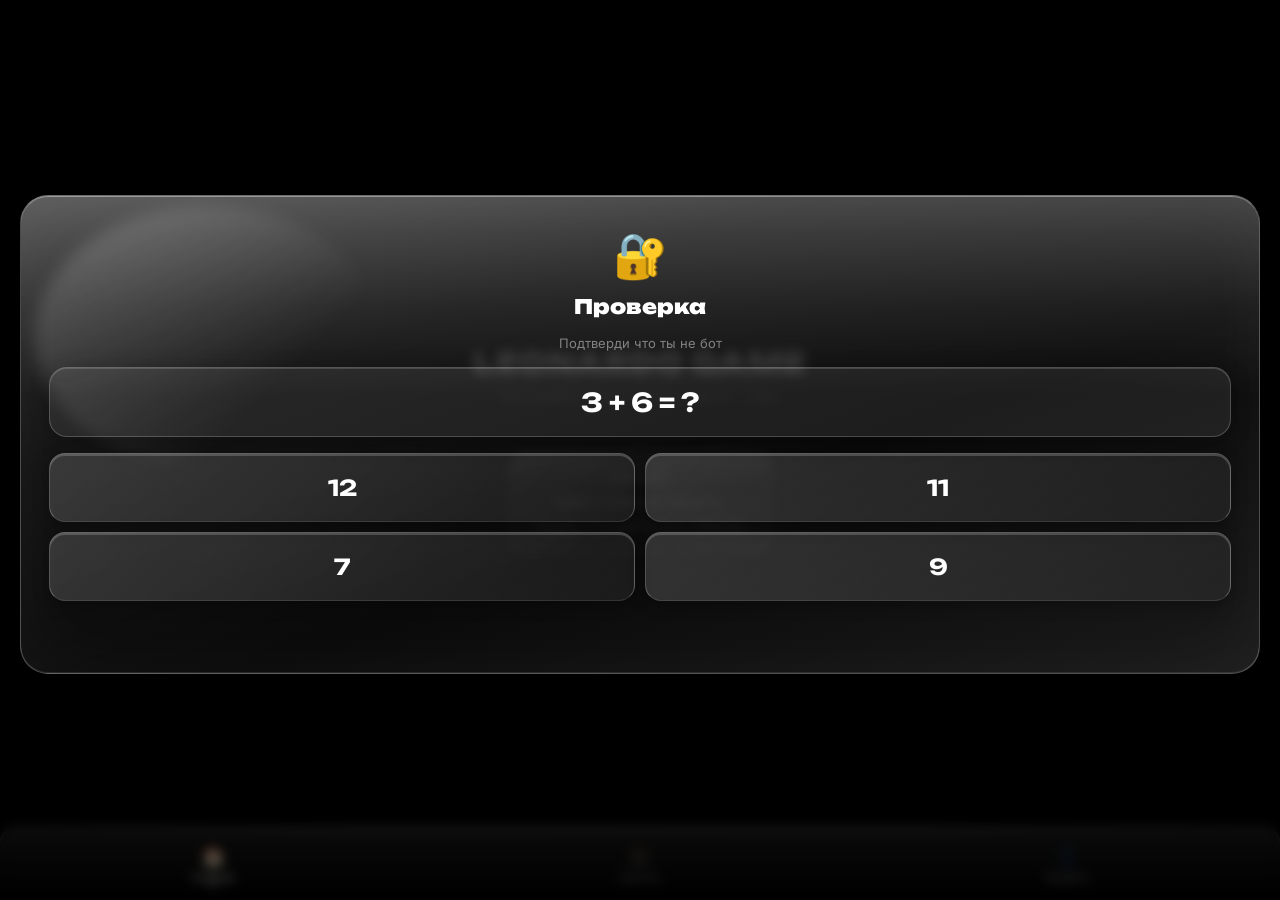
==== commit a247ad48: "Update home.html" ====
--- a/home.html
+++ b/home.html
@@ -8,6 +8,16 @@
 <link rel="preconnect" href="https://fonts.googleapis.com"/>
 <link href="https://fonts.googleapis.com/css2?family=Unbounded:wght@400;700;900&family=Inter:wght@400;500;600&display=swap" rel="stylesheet"/>
 <link rel="stylesheet" href="style.css"/>
+
+<!-- КАПЧА при первом входе -->
+<script>
+(function() {
+  if (localStorage.getItem("lgCaptchaPassed") !== "1") {
+    // Покажем капчу — но DOM ещё не загружен, откладываем до DOMContentLoaded
+    window.__needCaptcha = true;
+  }
+})();
+</script>
 <style>
   .home-content {
     flex: 1;
@@ -113,5 +123,76 @@
 
 </div>
 
+<!-- КАПЧА — модальная стеклянная панель -->
+<div id="captcha-modal" class="captcha-modal">
+  <div class="captcha-glass-panel">
+    <div class="captcha-icon">🔐</div>
+    <div class="captcha-title">Проверка</div>
+    <div class="captcha-sub">Подтверди что ты не бот</div>
+    <div class="captcha-question" id="captcha-question">?</div>
+    <div class="captcha-options" id="captcha-options"></div>
+    <div class="captcha-error" id="captcha-error"></div>
+  </div>
+</div>
+
+<script>
+(function() {
+  if (!window.__needCaptcha) return;
+
+  function showHomeCaptcha() {
+    var a = Math.floor(Math.random() * 9) + 1;
+    var b = Math.floor(Math.random() * 9) + 1;
+    var correct = a + b;
+    var wrong = [];
+    while (wrong.length < 3) {
+      var w = correct + (Math.floor(Math.random() * 7) - 3);
+      if (w !== correct && w > 0 && wrong.indexOf(w) === -1) wrong.push(w);
+    }
+    var options = [correct].concat(wrong).sort(function() { return Math.random() - 0.5; });
+
+    var qEl = document.getElementById("captcha-question");
+    var oEl = document.getElementById("captcha-options");
+    var eEl = document.getElementById("captcha-error");
+    if (qEl) qEl.textContent = a + " + " + b + " = ?";
+    if (eEl) eEl.textContent = "";
+
+    if (oEl) {
+      oEl.innerHTML = options.map(function(v) {
+        return '<button class="captcha-btn" data-val="' + v + '">' + v + '</button>';
+      }).join("");
+
+      var handled = false;
+      oEl.querySelectorAll(".captcha-btn").forEach(function(btn) {
+        function tryAnswer() {
+          if (handled) return;
+          handled = true;
+          var val = parseInt(btn.getAttribute("data-val"));
+          if (val === correct) {
+            btn.classList.add("correct");
+            localStorage.setItem("lgCaptchaPassed", "1");
+            setTimeout(function() {
+              var modal = document.getElementById("captcha-modal");
+              if (modal) modal.classList.remove("active");
+            }, 120);
+          } else {
+            btn.classList.add("wrong");
+            if (eEl) eEl.textContent = "Неверно! Попробуй ещё раз.";
+            setTimeout(function() { showHomeCaptcha(); }, 500);
+          }
+        }
+        btn.addEventListener("touchstart", function(e) { e.preventDefault(); tryAnswer(); }, { passive: false });
+        btn.onclick = tryAnswer;
+      });
+    }
+
+    var modal = document.getElementById("captcha-modal");
+    if (modal) modal.classList.add("active");
+  }
+
+  document.addEventListener("DOMContentLoaded", function() {
+    showHomeCaptcha();
+  });
+})();
+</script>
 </body>
 </html>
--- a/style.css
+++ b/style.css
@@ -75,7 +75,7 @@
 #screen-main {
   justify-content: space-between;
   overflow: hidden;
-  padding-bottom: calc(var(--nav-h) + 20px);
+  padding-bottom: var(--nav-h);
 }
 
 /* TOP BAR — hidden (user info moved to profile) */
@@ -153,35 +153,33 @@
   z-index: 10;
 }
 
-/* НАСТОЯЩЕЕ СТЕКЛО */
+/* БЕЛАЯ КНОПКА */
 .spin-btn {
   width: 100%;
   padding: 22px 20px;
   background: #ffffff;
-  border: none;
+  border: 1px solid rgba(255,255,255,0.80);
   border-radius: 22px;
   font-family: 'Unbounded', sans-serif;
   font-size: 16px; font-weight: 700;
-  color: #000;
+  color: #000000;
   cursor: pointer;
   box-shadow:
-    0 8px 32px rgba(255,255,255,0.18),
-    0 2px 8px rgba(0,0,0,0.30);
+    0 8px 32px rgba(255,255,255,0.25),
+    0 2px 0 rgba(255,255,255,0.90) inset,
+    0 -1px 0 rgba(0,0,0,0.08) inset;
   transition: transform 0.13s, box-shadow 0.13s, opacity 0.13s;
   position: relative; overflow: hidden;
   touch-action: manipulation;
   letter-spacing: 0.3px;
 }
 
-/* Верхний блик — как у настоящего стекла */
-.spin-btn::before { display: none; }
-
-/* Боковой световой блик */
-.spin-btn::after { display: none; }
-
 .spin-btn:active  {
   transform: scale(0.97);
-  box-shadow: 0 4px 16px rgba(255,255,255,0.12);
+  box-shadow:
+    0 4px 16px rgba(0,0,0,0.5),
+    0 1px 0 rgba(255,255,255,0.20) inset,
+    0 -1px 0 rgba(0,0,0,0.25) inset;
 }
 .spin-btn:disabled{ opacity: 0.4; cursor: not-allowed; transform: none; }
 
@@ -277,60 +275,46 @@
    BOTTOM NAV — REAL GLASS
 ══════════════════════════════ */
 .bottom-nav {
-  position: fixed;
-  bottom: calc(12px + env(safe-area-inset-bottom, 0px));
-  left: 16px;
-  right: 16px;
+  position: fixed; bottom: 0; left: 0; right: 0;
   height: var(--nav-h);
-  border-radius: 28px;
-
-  /* Идеальный Glass — многослойный */
+  /* Настоящий стеклянный эффект снизу */
   background:
     linear-gradient(
-      160deg,
-      rgba(255,255,255,0.22) 0%,
-      rgba(255,255,255,0.10) 35%,
-      rgba(255,255,255,0.06) 60%,
-      rgba(255,255,255,0.14) 100%
+      180deg,
+      rgba(255,255,255,0.10) 0%,
+      rgba(255,255,255,0.05) 50%,
+      rgba(0,0,0,0.30) 100%
     );
-
-  /* Граница как настоящее стекло */
-  border: 1px solid rgba(255,255,255,0.32);
-  border-bottom-color: rgba(255,255,255,0.14);
-  border-right-color: rgba(255,255,255,0.18);
-
-  /* Тень — плавающий эффект */
+  /* Верхняя граница — как край стекла */
+  border-top: 1px solid rgba(255,255,255,0.28);
+  /* Дополнительный блик сверху */
   box-shadow:
-    0 8px 40px rgba(0,0,0,0.70),
-    0 2px 12px rgba(0,0,0,0.40),
-    inset 0 1px 0 rgba(255,255,255,0.45),
-    inset 0 -1px 0 rgba(0,0,0,0.18),
-    inset 1px 0 0 rgba(255,255,255,0.12);
-
-  backdrop-filter: blur(48px) saturate(200%) brightness(1.08);
-  -webkit-backdrop-filter: blur(48px) saturate(200%) brightness(1.08);
-
+    0 -1px 0 rgba(255,255,255,0.15),
+    0 -8px 32px rgba(0,0,0,0.60),
+    inset 0 1px 0 rgba(255,255,255,0.20);
+  backdrop-filter: blur(40px) saturate(180%) brightness(1.05);
+  -webkit-backdrop-filter: blur(40px) saturate(180%) brightness(1.05);
   display: flex; align-items: center; justify-content: space-around;
   z-index: 100;
-  overflow: hidden;
-}
-
-/* Верхний блик — реалистичная грань стекла */
+  padding-bottom: env(safe-area-inset-bottom, 0px);
+  border-radius: 15px;
+}
+
+/* Нижний блик — реалистичная грань стекла */
 .bottom-nav::before {
   content: '';
   position: absolute;
-  top: 0; left: 16px; right: 16px;
+  top: 0; left: 0; right: 0;
   height: 1px;
   background: linear-gradient(
     90deg,
     transparent 0%,
-    rgba(255,255,255,0.55) 25%,
-    rgba(255,255,255,0.75) 50%,
-    rgba(255,255,255,0.55) 75%,
+    rgba(255,255,255,0.50) 30%,
+    rgba(255,255,255,0.60) 50%,
+    rgba(255,255,255,0.50) 70%,
     transparent 100%
   );
   pointer-events: none;
-  border-radius: 28px 28px 0 0;
 }
 
 .nav-tab {
@@ -358,21 +342,19 @@
   background: #fff; border-radius: 50%;
 }
 
-/* ══════════════════════════════
-   CAPTCHA MODAL — Glass Panel
-══════════════════════════════ */
+
 .captcha-modal {
   display: none;
   position: fixed;
   inset: 0;
   z-index: 999;
-  align-items: flex-end;
+  align-items: center;
   justify-content: center;
-  padding: 0 0 env(safe-area-inset-bottom, 0px);
+  padding: env(safe-area-inset-top, 0px) 0 env(safe-area-inset-bottom, 0px);
   /* Затемнённый фон */
-  background: rgba(0,0,0,0.55);
-  backdrop-filter: blur(4px);
-  -webkit-backdrop-filter: blur(4px);
+  background: rgba(0,0,0,0.60);
+  backdrop-filter: blur(6px);
+  -webkit-backdrop-filter: blur(6px);
   animation: captcha-fade-in 0.22s ease;
 }
 .captcha-modal.active {
@@ -383,47 +365,91 @@
   to   { opacity: 1; }
 }
 
-/* Стеклянная панель снизу */
+/* Стеклянная панель — ОТДЕЛЬНАЯ, НЕ ПРИЛИПАЕТ К КРАЯМ */
 .captcha-glass-panel {
-  width: 80%;
   display: flex;
   flex-direction: column;
   align-items: center;
   gap: 16px;
-  padding: 28px 24px 36px;
+  padding: 32px 28px 40px;
   text-align: center;
-  
-
-  /* Стеклянный фон */
+  margin: 0 20px 32px;
+  width: calc(100% - 40px);
+
+  /* ИДЕАЛЬНЫЙ GLASS EFFECT */
   background:
     linear-gradient(
       160deg,
-      rgba(255,255,255,0.14) 0%,
-      rgba(255,255,255,0.06) 40%,
-      rgba(255,255,255,0.03) 70%,
-      rgba(255,255,255,0.08) 100%
+      rgba(255,255,255,0.18) 0%,
+      rgba(255,255,255,0.08) 30%,
+      rgba(255,255,255,0.04) 60%,
+      rgba(255,255,255,0.10) 100%
     );
-  backdrop-filter: blur(48px) saturate(200%) brightness(1.08);
-  -webkit-backdrop-filter: blur(48px) saturate(200%) brightness(1.08);
-
-  /* Граница стекла */
-  border: 1px solid rgba(255,255,255,0.22);
-  border-bottom: none;
+  backdrop-filter: blur(60px) saturate(220%) brightness(1.12);
+  -webkit-backdrop-filter: blur(60px) saturate(220%) brightness(1.12);
+
+  /* Граница стекла — со всех сторон */
+  border: 1px solid rgba(255,255,255,0.26);
+  border-top-color: rgba(255,255,255,0.40);
+  border-radius: 28px;
+
+  /* Тени — глубина и свечение */
+  box-shadow:
+    0 24px 80px rgba(0,0,0,0.65),
+    0 8px 32px rgba(0,0,0,0.45),
+    inset 0 1px 0 rgba(255,255,255,0.38),
+    inset 0 -1px 0 rgba(255,255,255,0.10),
+    inset 0 0 80px rgba(255,255,255,0.04);
+
+  /* Верхний световой блик */
+  position: relative;
+  overflow: hidden;
+
+  animation: captcha-slide-up 0.30s cubic-bezier(0.34,1.3,0.64,1);
+}
+
+/* Верхний блик как у реального стекла */
+.captcha-glass-panel::before {
+  content: '';
+  position: absolute;
+  top: 0; left: 0; right: 0;
+  height: 42%;
+  background: linear-gradient(
+    180deg,
+    rgba(255,255,255,0.22) 0%,
+    rgba(255,255,255,0.08) 55%,
+    transparent 100%
+  );
   border-radius: 28px 28px 0 0;
-  margin: 0 12px;
-  width: calc(100% - 24px);
-
-  /* Тени — глубина */
-  box-shadow:
-    0 -8px 48px rgba(0,0,0,0.55),
-    0 -1px 0 rgba(255,255,255,0.30),
-    inset 0 1px 0 rgba(255,255,255,0.28),
-    inset 0 0 60px rgba(255,255,255,0.03);
-
-  animation: captcha-slide-up 0.28s cubic-bezier(0.34,1.4,0.64,1);
-}
+  pointer-events: none;
+  z-index: 0;
+}
+
+/* Боковой блик */
+.captcha-glass-panel::after {
+  content: '';
+  position: absolute;
+  top: 10px; left: 14px;
+  width: 28%; height: 55%;
+  background: linear-gradient(
+    135deg,
+    rgba(255,255,255,0.20) 0%,
+    transparent 70%
+  );
+  border-radius: 50%;
+  filter: blur(8px);
+  pointer-events: none;
+  z-index: 0;
+}
+
+/* Дети поверх псевдоэлементов */
+.captcha-glass-panel > * {
+  position: relative;
+  z-index: 1;
+}
+
 @keyframes captcha-slide-up {
-  from { transform: translateY(100%); opacity: 0; }
+  from { transform: translateY(40px); opacity: 0; }
   to   { transform: translateY(0);    opacity: 1; }
 }
 
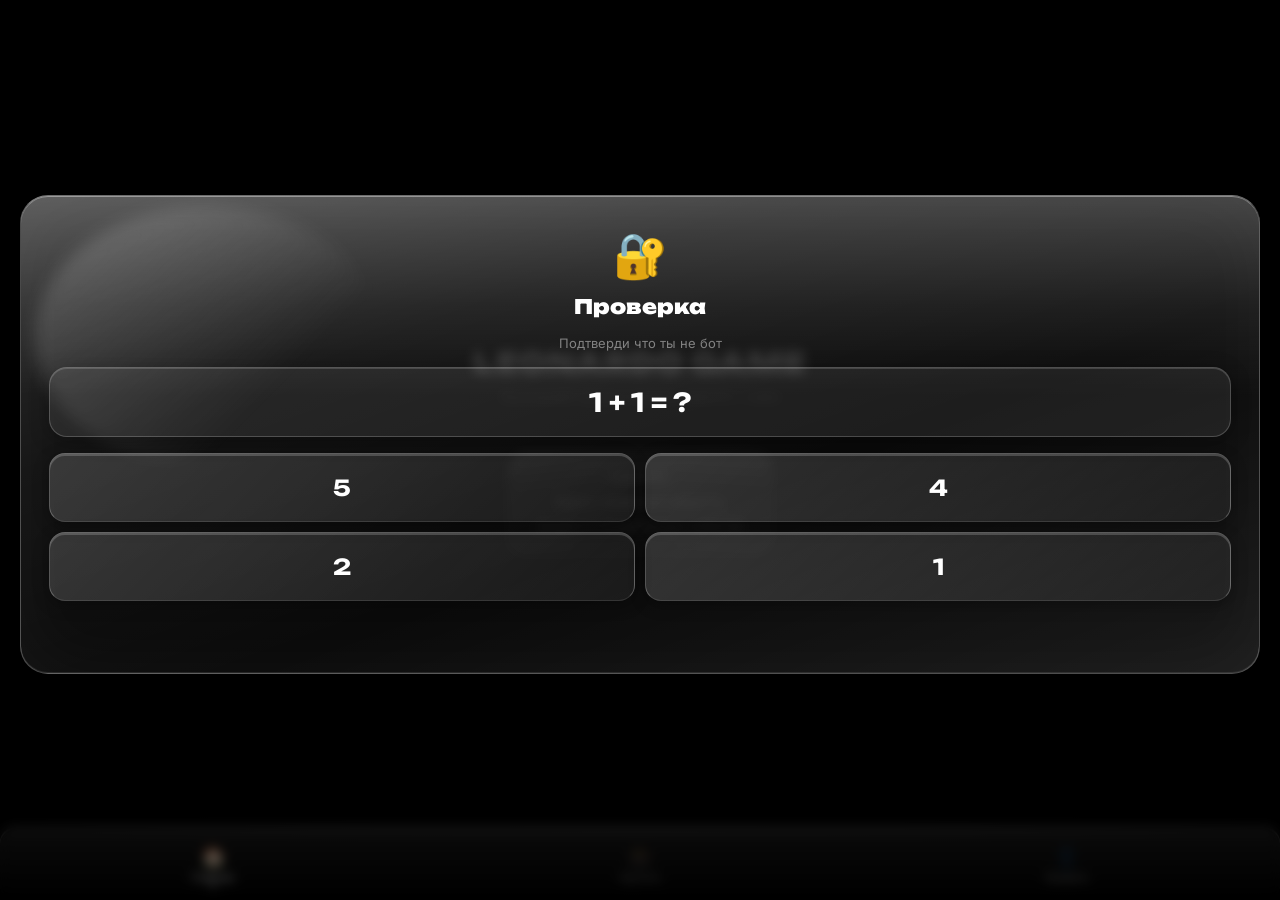
==== commit c1137c35: "Update home.html" ====
--- a/home.html
+++ b/home.html
@@ -12,10 +12,8 @@
 <!-- КАПЧА при первом входе -->
 <script>
 (function() {
-  if (localStorage.getItem("lgCaptchaPassed") !== "1") {
-    // Покажем капчу — но DOM ещё не загружен, откладываем до DOMContentLoaded
-    window.__needCaptcha = true;
-  }
+  // Капча при каждом заходе на сайт
+  window.__needCaptcha = true;
 })();
 </script>
 <style>
@@ -169,7 +167,7 @@
           var val = parseInt(btn.getAttribute("data-val"));
           if (val === correct) {
             btn.classList.add("correct");
-            localStorage.setItem("lgCaptchaPassed", "1");
+            
             setTimeout(function() {
               var modal = document.getElementById("captcha-modal");
               if (modal) modal.classList.remove("active");
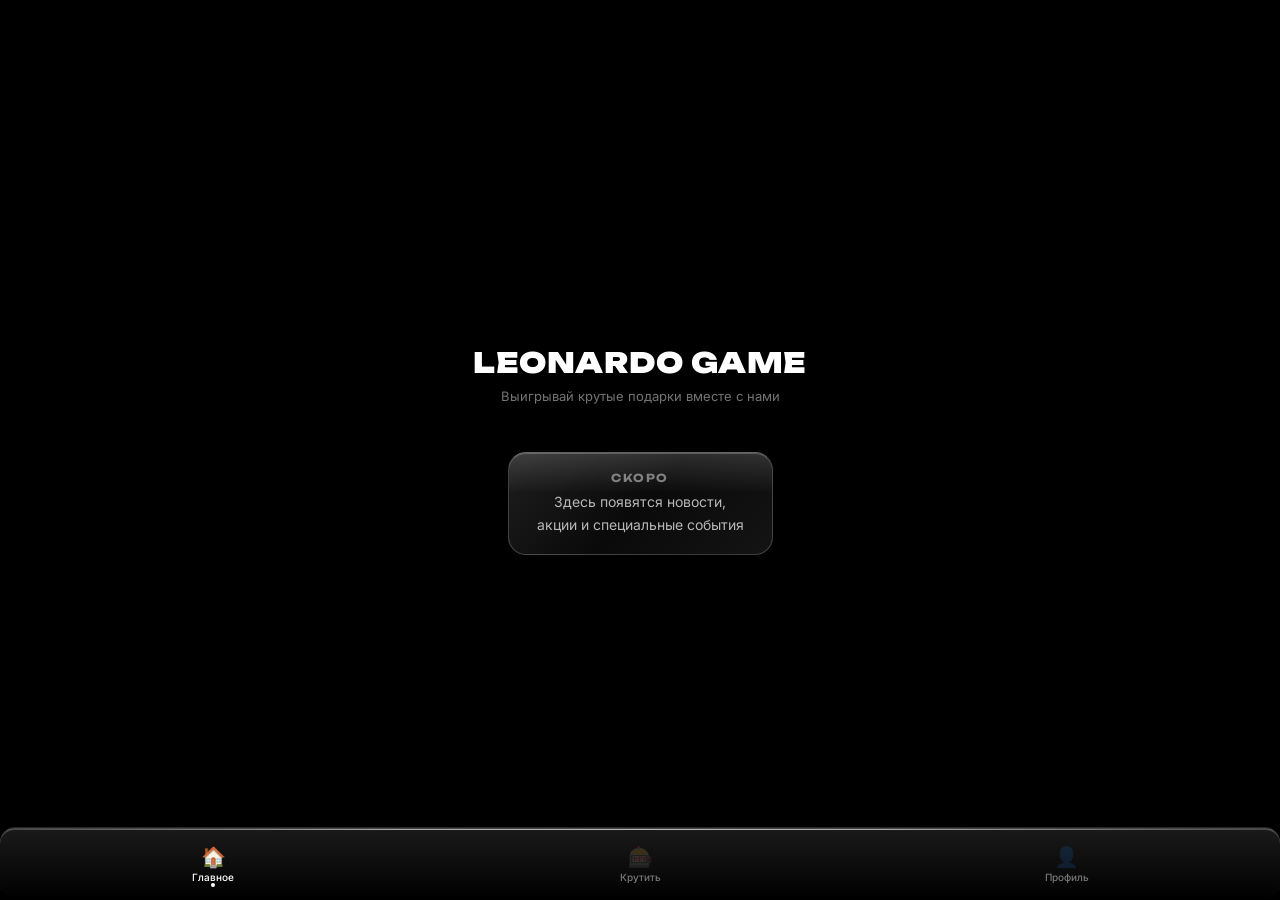
==== commit 1fe32811: "Update home.html" ====
--- a/home.html
+++ b/home.html
@@ -8,14 +8,6 @@
 <link rel="preconnect" href="https://fonts.googleapis.com"/>
 <link href="https://fonts.googleapis.com/css2?family=Unbounded:wght@400;700;900&family=Inter:wght@400;500;600&display=swap" rel="stylesheet"/>
 <link rel="stylesheet" href="style.css"/>
-
-<!-- КАПЧА при первом входе -->
-<script>
-(function() {
-  // Капча при каждом заходе на сайт
-  window.__needCaptcha = true;
-})();
-</script>
 <style>
   .home-content {
     flex: 1;
@@ -121,76 +113,5 @@
 
 </div>
 
-<!-- КАПЧА — модальная стеклянная панель -->
-<div id="captcha-modal" class="captcha-modal">
-  <div class="captcha-glass-panel">
-    <div class="captcha-icon">🔐</div>
-    <div class="captcha-title">Проверка</div>
-    <div class="captcha-sub">Подтверди что ты не бот</div>
-    <div class="captcha-question" id="captcha-question">?</div>
-    <div class="captcha-options" id="captcha-options"></div>
-    <div class="captcha-error" id="captcha-error"></div>
-  </div>
-</div>
-
-<script>
-(function() {
-  if (!window.__needCaptcha) return;
-
-  function showHomeCaptcha() {
-    var a = Math.floor(Math.random() * 9) + 1;
-    var b = Math.floor(Math.random() * 9) + 1;
-    var correct = a + b;
-    var wrong = [];
-    while (wrong.length < 3) {
-      var w = correct + (Math.floor(Math.random() * 7) - 3);
-      if (w !== correct && w > 0 && wrong.indexOf(w) === -1) wrong.push(w);
-    }
-    var options = [correct].concat(wrong).sort(function() { return Math.random() - 0.5; });
-
-    var qEl = document.getElementById("captcha-question");
-    var oEl = document.getElementById("captcha-options");
-    var eEl = document.getElementById("captcha-error");
-    if (qEl) qEl.textContent = a + " + " + b + " = ?";
-    if (eEl) eEl.textContent = "";
-
-    if (oEl) {
-      oEl.innerHTML = options.map(function(v) {
-        return '<button class="captcha-btn" data-val="' + v + '">' + v + '</button>';
-      }).join("");
-
-      var handled = false;
-      oEl.querySelectorAll(".captcha-btn").forEach(function(btn) {
-        function tryAnswer() {
-          if (handled) return;
-          handled = true;
-          var val = parseInt(btn.getAttribute("data-val"));
-          if (val === correct) {
-            btn.classList.add("correct");
-            
-            setTimeout(function() {
-              var modal = document.getElementById("captcha-modal");
-              if (modal) modal.classList.remove("active");
-            }, 120);
-          } else {
-            btn.classList.add("wrong");
-            if (eEl) eEl.textContent = "Неверно! Попробуй ещё раз.";
-            setTimeout(function() { showHomeCaptcha(); }, 500);
-          }
-        }
-        btn.addEventListener("touchstart", function(e) { e.preventDefault(); tryAnswer(); }, { passive: false });
-        btn.onclick = tryAnswer;
-      });
-    }
-
-    var modal = document.getElementById("captcha-modal");
-    if (modal) modal.classList.add("active");
-  }
-
-  document.addEventListener("DOMContentLoaded", function() {
-    showHomeCaptcha();
-  });
-})();
-</script>
 </body>
 </html>
--- a/style.css
+++ b/style.css
@@ -153,25 +153,72 @@
   z-index: 10;
 }
 
-/* БЕЛАЯ КНОПКА */
+/* НАСТОЯЩЕЕ СТЕКЛО */
 .spin-btn {
   width: 100%;
   padding: 22px 20px;
-  background: #ffffff;
-  border: 1px solid rgba(255,255,255,0.80);
+  /* Многослойный стеклянный фон */
+  background:
+    linear-gradient(
+      135deg,
+      rgba(94, 94, 94, 0) 0%,
+      rgba(255, 255, 255, 0.08) 40%,
+      rgba(255,255,255,0.04) 60%,
+      rgba(255,255,255,0.10) 100%
+    );
+  border: 1px solid rgba(19, 19, 19, 0.35);
+  border-bottom-color: rgba(255,255,255,0.12);
+  border-right-color: rgba(255,255,255,0.18);
   border-radius: 22px;
   font-family: 'Unbounded', sans-serif;
   font-size: 16px; font-weight: 700;
-  color: #000000;
+  color: #fff;
   cursor: pointer;
+  /* Многослойные тени — глубина стекла */
   box-shadow:
-    0 8px 32px rgba(255,255,255,0.25),
-    0 2px 0 rgba(255,255,255,0.90) inset,
-    0 -1px 0 rgba(0,0,0,0.08) inset;
+    0 8px 32px rgba(0,0,0,0.45),
+    0 2px 0 rgba(255,255,255,0.30) inset,
+    0 -1px 0 rgba(0,0,0,0.20) inset,
+    0 0 0 0.5px rgba(255,255,255,0.08) inset,
+    inset 0 1px 0 rgba(255,255,255,0.25);
+  backdrop-filter: blur(40px) saturate(200%) brightness(1.1);
+  -webkit-backdrop-filter: blur(40px) saturate(200%) brightness(1.1);
   transition: transform 0.13s, box-shadow 0.13s, opacity 0.13s;
   position: relative; overflow: hidden;
   touch-action: manipulation;
   letter-spacing: 0.3px;
+}
+
+/* Верхний блик — как у настоящего стекла */
+.spin-btn::before {
+  content: '';
+  position: absolute;
+  top: 0; left: 0; right: 0;
+  height: 45%;
+  background: linear-gradient(
+    180deg,
+    rgba(255,255,255,0.28) 0%,
+    rgba(255,255,255,0.10) 60%,
+    transparent 100%
+  );
+  border-radius: 22px 22px 0 0;
+  pointer-events: none;
+}
+
+/* Боковой световой блик */
+.spin-btn::after {
+  content: '';
+  position: absolute;
+  top: 8px; left: 10px;
+  width: 30%; height: 60%;
+  background: linear-gradient(
+    135deg,
+    rgba(255,255,255,0.18) 0%,
+    transparent 70%
+  );
+  border-radius: 50%;
+  filter: blur(6px);
+  pointer-events: none;
 }
 
 .spin-btn:active  {
@@ -348,13 +395,13 @@
   position: fixed;
   inset: 0;
   z-index: 999;
-  align-items: center;
+  align-items: flex-end;
   justify-content: center;
-  padding: env(safe-area-inset-top, 0px) 0 env(safe-area-inset-bottom, 0px);
+  padding: 0 0 env(safe-area-inset-bottom, 0px);
   /* Затемнённый фон */
-  background: rgba(0,0,0,0.60);
-  backdrop-filter: blur(6px);
-  -webkit-backdrop-filter: blur(6px);
+  background: rgba(0,0,0,0.55);
+  backdrop-filter: blur(4px);
+  -webkit-backdrop-filter: blur(4px);
   animation: captcha-fade-in 0.22s ease;
 }
 .captcha-modal.active {
@@ -365,91 +412,47 @@
   to   { opacity: 1; }
 }
 
-/* Стеклянная панель — ОТДЕЛЬНАЯ, НЕ ПРИЛИПАЕТ К КРАЯМ */
+/* Стеклянная панель снизу */
 .captcha-glass-panel {
+  width: 80%;
   display: flex;
   flex-direction: column;
   align-items: center;
   gap: 16px;
-  padding: 32px 28px 40px;
+  padding: 28px 24px 36px;
   text-align: center;
-  margin: 0 20px 32px;
-  width: calc(100% - 40px);
-
-  /* ИДЕАЛЬНЫЙ GLASS EFFECT */
+  
+
+  /* Стеклянный фон */
   background:
     linear-gradient(
       160deg,
-      rgba(255,255,255,0.18) 0%,
-      rgba(255,255,255,0.08) 30%,
-      rgba(255,255,255,0.04) 60%,
-      rgba(255,255,255,0.10) 100%
+      rgba(255,255,255,0.14) 0%,
+      rgba(255,255,255,0.06) 40%,
+      rgba(255,255,255,0.03) 70%,
+      rgba(255,255,255,0.08) 100%
     );
-  backdrop-filter: blur(60px) saturate(220%) brightness(1.12);
-  -webkit-backdrop-filter: blur(60px) saturate(220%) brightness(1.12);
-
-  /* Граница стекла — со всех сторон */
-  border: 1px solid rgba(255,255,255,0.26);
-  border-top-color: rgba(255,255,255,0.40);
-  border-radius: 28px;
-
-  /* Тени — глубина и свечение */
+  backdrop-filter: blur(48px) saturate(200%) brightness(1.08);
+  -webkit-backdrop-filter: blur(48px) saturate(200%) brightness(1.08);
+
+  /* Граница стекла */
+  border: 1px solid rgba(255,255,255,0.22);
+  border-bottom: none;
+  border-radius: 28px 28px 0 0;
+  margin: 0 12px;
+  width: calc(100% - 24px);
+
+  /* Тени — глубина */
   box-shadow:
-    0 24px 80px rgba(0,0,0,0.65),
-    0 8px 32px rgba(0,0,0,0.45),
-    inset 0 1px 0 rgba(255,255,255,0.38),
-    inset 0 -1px 0 rgba(255,255,255,0.10),
-    inset 0 0 80px rgba(255,255,255,0.04);
-
-  /* Верхний световой блик */
-  position: relative;
-  overflow: hidden;
-
-  animation: captcha-slide-up 0.30s cubic-bezier(0.34,1.3,0.64,1);
-}
-
-/* Верхний блик как у реального стекла */
-.captcha-glass-panel::before {
-  content: '';
-  position: absolute;
-  top: 0; left: 0; right: 0;
-  height: 42%;
-  background: linear-gradient(
-    180deg,
-    rgba(255,255,255,0.22) 0%,
-    rgba(255,255,255,0.08) 55%,
-    transparent 100%
-  );
-  border-radius: 28px 28px 0 0;
-  pointer-events: none;
-  z-index: 0;
-}
-
-/* Боковой блик */
-.captcha-glass-panel::after {
-  content: '';
-  position: absolute;
-  top: 10px; left: 14px;
-  width: 28%; height: 55%;
-  background: linear-gradient(
-    135deg,
-    rgba(255,255,255,0.20) 0%,
-    transparent 70%
-  );
-  border-radius: 50%;
-  filter: blur(8px);
-  pointer-events: none;
-  z-index: 0;
-}
-
-/* Дети поверх псевдоэлементов */
-.captcha-glass-panel > * {
-  position: relative;
-  z-index: 1;
-}
-
+    0 -8px 48px rgba(0,0,0,0.55),
+    0 -1px 0 rgba(255,255,255,0.30),
+    inset 0 1px 0 rgba(255,255,255,0.28),
+    inset 0 0 60px rgba(255,255,255,0.03);
+
+  animation: captcha-slide-up 0.28s cubic-bezier(0.34,1.4,0.64,1);
+}
 @keyframes captcha-slide-up {
-  from { transform: translateY(40px); opacity: 0; }
+  from { transform: translateY(100%); opacity: 0; }
   to   { transform: translateY(0);    opacity: 1; }
 }
 
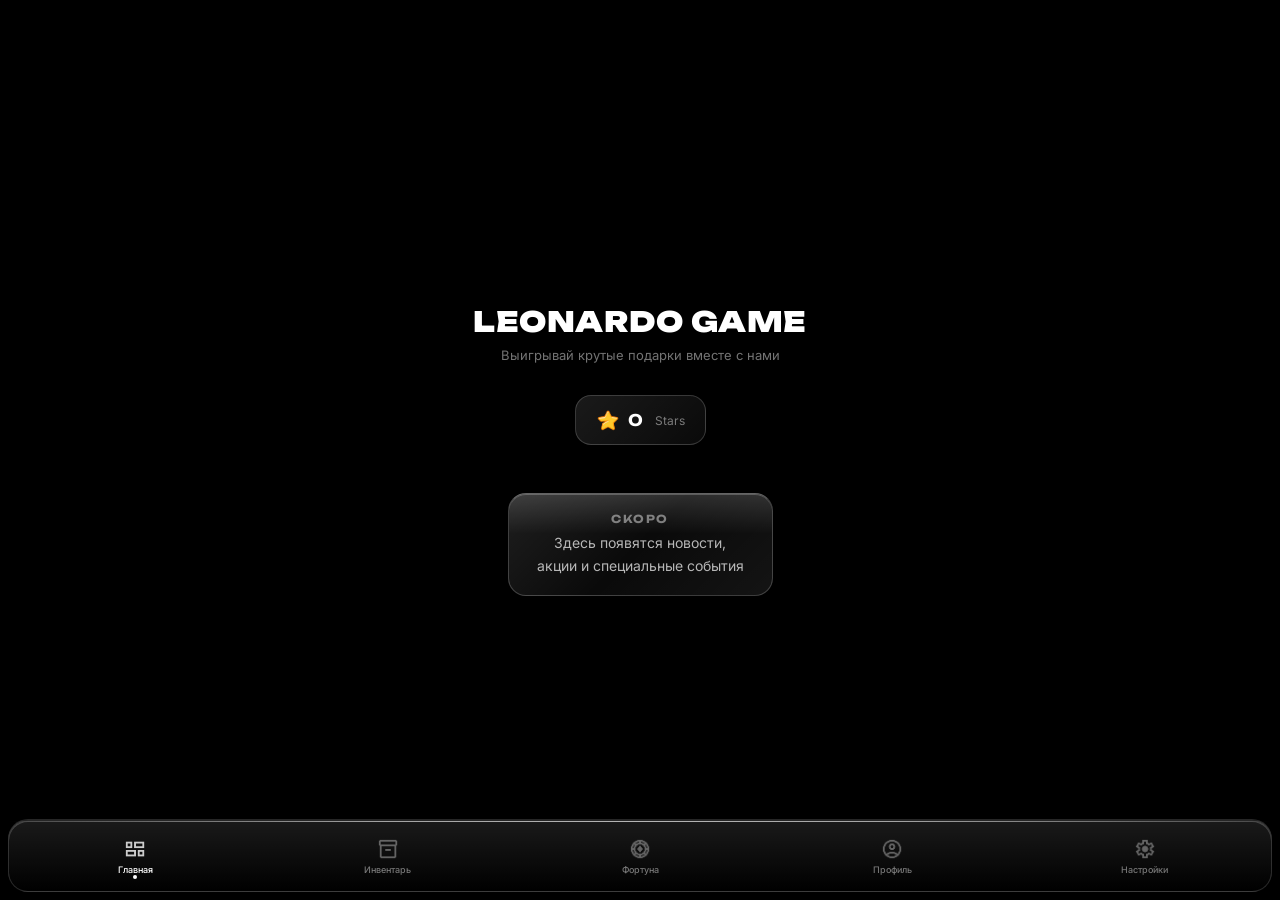
==== commit f6bad468: "Add files via upload" ====
--- a/home.html
+++ b/home.html
@@ -3,7 +3,7 @@
 <head>
 <meta charset="UTF-8"/>
 <meta name="viewport" content="width=device-width, initial-scale=1.0, maximum-scale=1.0, user-scalable=no"/>
-<title>LEONARDO GAME — Главное</title>
+<title>LEONARDO GAME — Главная</title>
 <script src="https://telegram.org/js/telegram-web-app.js"></script>
 <link rel="preconnect" href="https://fonts.googleapis.com"/>
 <link href="https://fonts.googleapis.com/css2?family=Unbounded:wght@400;700;900&family=Inter:wght@400;500;600&display=swap" rel="stylesheet"/>
@@ -77,6 +77,34 @@
     color: rgba(255,255,255,0.7);
     line-height: 1.6;
   }
+
+  /* Stars balance display */
+  .stars-balance {
+    display: flex;
+    align-items: center;
+    gap: 8px;
+    padding: 12px 20px;
+    background: linear-gradient(135deg, rgba(255,255,255,0.10) 0%, rgba(255,255,255,0.04) 100%);
+    border: 1px solid rgba(255,255,255,0.18);
+    border-radius: 16px;
+    margin-top: 16px;
+  }
+  .stars-balance img {
+    width: 24px;
+    height: 24px;
+    object-fit: contain;
+  }
+  .stars-balance .stars-amount {
+    font-family: 'Unbounded', sans-serif;
+    font-size: 16px;
+    font-weight: 700;
+    color: #fff;
+  }
+  .stars-balance .stars-label {
+    font-size: 12px;
+    color: var(--sub);
+    margin-left: 4px;
+  }
 </style>
 </head>
 <body>
@@ -89,29 +117,69 @@
       <div class="home-logo">LEONARDO GAME</div>
       <div class="home-logo-sub">Выигрывай крутые подарки вместе с нами</div>
     </div>
+
+    <!-- Баланс Stars -->
+    <div class="stars-balance" id="stars-balance">
+      <img src="photos/stars.png" alt="Stars"/>
+      <span class="stars-amount" id="stars-amount">0</span>
+      <span class="stars-label">Stars</span>
+    </div>
+
     <div class="home-soon">
       <div class="home-soon-label">Скоро</div>
       <div class="home-soon-text">Здесь появятся новости,<br>акции и специальные события</div>
     </div>
   </div>
 
-  <!-- НИЖНЯЯ НАВИГАЦИЯ — СТЕКЛЯННАЯ -->
+  <!-- НИЖНЯЯ НАВИГАЦИЯ -->
   <nav class="bottom-nav">
     <a href="home.html" class="nav-tab active" id="nav-home">
-      <span class="nav-icon">🏠</span>
-      <span>Главное</span>
+      <img src="photos/main.png" class="nav-icon-img" alt=""/>
+      <span>Главная</span>
+    </a>
+    <a href="inventory.html" class="nav-tab" id="nav-inventory">
+      <img src="photos/inventory.png" class="nav-icon-img" alt=""/>
+      <span>Инвентарь</span>
     </a>
     <a href="index.html" class="nav-tab" id="nav-spin">
-      <span class="nav-icon">🎰</span>
-      <span>Крутить</span>
+      <img src="photos/fortune.png" class="nav-icon-img" alt=""/>
+      <span>Фортуна</span>
     </a>
     <a href="profile.html" class="nav-tab" id="nav-profile">
-      <span class="nav-icon">👤</span>
+      <img src="photos/profile.png" class="nav-icon-img" alt=""/>
       <span>Профиль</span>
+    </a>
+    <a href="settings.html" class="nav-tab" id="nav-settings">
+      <img src="photos/settings.png" class="nav-icon-img" alt=""/>
+      <span>Настройки</span>
     </a>
   </nav>
 
 </div>
 
+<script>
+  var tg = (window.Telegram && window.Telegram.WebApp) ? window.Telegram.WebApp : null;
+  if (tg) { tg.ready(); tg.expand(); }
+
+  var tgUser   = (tg && tg.initDataUnsafe && tg.initDataUnsafe.user) ? tg.initDataUnsafe.user : {};
+  var TG_ID    = tgUser.id       || 0;
+  var TG_NAME  = tgUser.username || tgUser.first_name || "user";
+  var INIT_DATA = (tg && tg.initData) ? tg.initData : "";
+  var API_URL  = "https://backend-9iys.onrender.com";
+
+  function loadStarsBalance() {
+    if (!TG_ID) return;
+    fetch(API_URL + "/stats/" + TG_ID + "?init_data=" + encodeURIComponent(INIT_DATA))
+      .then(function(r) { return r.json(); })
+      .then(function(s) {
+        var starsAmount = s.stars_balance || 0;
+        var el = document.getElementById("stars-amount");
+        if (el) el.textContent = starsAmount;
+      }).catch(function() {});
+  }
+
+  loadStarsBalance();
+</script>
+
 </body>
 </html>
--- a/style.css
+++ b/style.css
@@ -75,7 +75,7 @@
 #screen-main {
   justify-content: space-between;
   overflow: hidden;
-  padding-bottom: var(--nav-h);
+  padding-bottom: calc(var(--nav-h) + 12px);
 }
 
 /* TOP BAR — hidden (user info moved to profile) */
@@ -89,7 +89,7 @@
   padding: 0 24px;
   flex-shrink: 0;
   z-index: 10;
-  margin-top: 50px;
+  margin-top: 75px;
   padding-top: 12px;
 }
 .main-title {
@@ -104,11 +104,42 @@
   margin-top: 6px;
 }
 
+/* Stars balance inline (on fortune page) */
+.stars-balance-inline {
+  display: flex;
+  align-items: center;
+  gap: 8px;
+  padding: 8px 16px;
+  background: linear-gradient(135deg, rgba(255,255,255,0.08) 0%, rgba(255,255,255,0.03) 100%);
+  border: 1px solid rgba(255,255,255,0.14);
+  border-radius: 14px;
+  margin: 8px auto 0;
+  width: fit-content;
+  flex-shrink: 0;
+  z-index: 10;
+}
+.stars-balance-inline img {
+  width: 20px;
+  height: 20px;
+  object-fit: contain;
+}
+.stars-balance-inline .stars-amount {
+  font-family: 'Unbounded', sans-serif;
+  font-size: 14px;
+  font-weight: 700;
+  color: #fff;
+}
+.stars-balance-inline .stars-label {
+  font-size: 11px;
+  color: var(--sub);
+  margin-left: 2px;
+}
+
 /* ══════════════════════════════
    GIFT CAROUSEL — центр экрана
 ══════════════════════════════ */
 .gifts-track-wrap {
-  width: 110%;
+  width: 100%;
   overflow: hidden;
   flex: 1;
   min-height: 220px;
@@ -121,10 +152,8 @@
 .gifts-track {
   display: flex;
   gap: 12px;
-  /* Жёстко фиксируем размер: 16 видео × (42vw + 12px) */
   flex-shrink: 0;
   will-change: transform;
-  /* Анимация через JS — надёжнее CSS animation на мобильных */
 }
 
 .gifts-track video {
@@ -319,12 +348,14 @@
 .toggle.on::after { transform: translateX(18px); background: #000; }
 
 /* ══════════════════════════════
-   BOTTOM NAV — REAL GLASS
+   BOTTOM NAV — REAL GLASS (DETACHED)
 ══════════════════════════════ */
 .bottom-nav {
-  position: fixed; bottom: 0; left: 0; right: 0;
+  position: fixed;
+  bottom: 8px;
+  left: 8px;
+  right: 8px;
   height: var(--nav-h);
-  /* Настоящий стеклянный эффект снизу */
   background:
     linear-gradient(
       180deg,
@@ -332,19 +363,20 @@
       rgba(255,255,255,0.05) 50%,
       rgba(0,0,0,0.30) 100%
     );
-  /* Верхняя граница — как край стекла */
   border-top: 1px solid rgba(255,255,255,0.28);
-  /* Дополнительный блик сверху */
   box-shadow:
     0 -1px 0 rgba(255,255,255,0.15),
     0 -8px 32px rgba(0,0,0,0.60),
     inset 0 1px 0 rgba(255,255,255,0.20);
   backdrop-filter: blur(40px) saturate(180%) brightness(1.05);
   -webkit-backdrop-filter: blur(40px) saturate(180%) brightness(1.05);
-  display: flex; align-items: center; justify-content: space-around;
+  display: flex;
+  align-items: center;
+  justify-content: space-around;
   z-index: 100;
   padding-bottom: env(safe-area-inset-bottom, 0px);
-  border-radius: 15px;
+  border-radius: 20px;
+  border: 1px solid rgba(255,255,255,0.15);
 }
 
 /* Нижний блик — реалистичная грань стекла */
@@ -365,31 +397,68 @@
 }
 
 .nav-tab {
-  flex: 1; display: flex; flex-direction: column;
-  align-items: center; justify-content: center;
-  gap: 4px; padding: 8px 4px;
-  cursor: pointer; border: none; background: none;
-  color: var(--sub); font-family: 'Inter', sans-serif;
-  font-size: 10px; font-weight: 500;
-  transition: color 0.2s, transform 0.13s; position: relative;
+  flex: 1;
+  display: flex;
+  flex-direction: column;
+  align-items: center;
+  justify-content: center;
+  gap: 4px;
+  padding: 8px 2px;
+  cursor: pointer;
+  border: none;
+  background: none;
+  color: var(--sub);
+  font-family: 'Inter', sans-serif;
+  font-size: 9px;
+  font-weight: 500;
+  transition: color 0.2s, transform 0.13s;
+  position: relative;
   touch-action: manipulation;
   text-decoration: none;
   -webkit-tap-highlight-color: transparent;
-  
-
-  
 }
 .nav-tab:active { transform: scale(0.9); }
 .nav-tab.active { color: #fff; }
-.nav-tab .nav-icon { font-size: 20px; opacity: 0.38; transition: opacity 0.2s; line-height: 1; }
-.nav-tab.active .nav-icon { opacity: 1; }
+
+/* Icon images in nav */
+.nav-tab .nav-icon-img {
+  width: 22px;
+  height: 22px;
+  object-fit: contain;
+  opacity: 0.45;
+  transition: opacity 0.2s;
+  pointer-events: none;
+}
+.nav-tab.active .nav-icon-img {
+  opacity: 1;
+}
+
+/* Fallback emoji icon (for legacy) */
+.nav-tab .nav-icon {
+  font-size: 20px;
+  opacity: 0.38;
+  transition: opacity 0.2s;
+  line-height: 1;
+}
+.nav-tab.active .nav-icon {
+  opacity: 1;
+}
+
 .nav-tab.active::after {
-  content: ''; position: absolute; bottom: 4px; left: 50%;
-  transform: translateX(-50%); width: 4px; height: 4px;
-  background: #fff; border-radius: 50%;
-}
-
-
+  content: '';
+  position: absolute;
+  bottom: 4px;
+  left: 50%;
+  transform: translateX(-50%);
+  width: 4px;
+  height: 4px;
+  background: #fff;
+  border-radius: 50%;
+}
+
+/* ══════════════════════════════
+   CAPTCHA
+══════════════════════════════ */
 .captcha-modal {
   display: none;
   position: fixed;
@@ -398,7 +467,6 @@
   align-items: flex-end;
   justify-content: center;
   padding: 0 0 env(safe-area-inset-bottom, 0px);
-  /* Затемнённый фон */
   background: rgba(0,0,0,0.55);
   backdrop-filter: blur(4px);
   -webkit-backdrop-filter: blur(4px);
@@ -412,7 +480,6 @@
   to   { opacity: 1; }
 }
 
-/* Стеклянная панель снизу */
 .captcha-glass-panel {
   width: 80%;
   display: flex;
@@ -421,9 +488,6 @@
   gap: 16px;
   padding: 28px 24px 36px;
   text-align: center;
-  
-
-  /* Стеклянный фон */
   background:
     linear-gradient(
       160deg,
@@ -434,21 +498,16 @@
     );
   backdrop-filter: blur(48px) saturate(200%) brightness(1.08);
   -webkit-backdrop-filter: blur(48px) saturate(200%) brightness(1.08);
-
-  /* Граница стекла */
   border: 1px solid rgba(255,255,255,0.22);
   border-bottom: none;
   border-radius: 28px 28px 0 0;
   margin: 0 12px;
   width: calc(100% - 24px);
-
-  /* Тени — глубина */
   box-shadow:
     0 -8px 48px rgba(0,0,0,0.55),
     0 -1px 0 rgba(255,255,255,0.30),
     inset 0 1px 0 rgba(255,255,255,0.28),
     inset 0 0 60px rgba(255,255,255,0.03);
-
   animation: captcha-slide-up 0.28s cubic-bezier(0.34,1.4,0.64,1);
 }
 @keyframes captcha-slide-up {
@@ -650,7 +709,9 @@
    TOAST
 ══════════════════════════════ */
 .toast {
-  position: fixed; bottom: calc(var(--nav-h) + 16px); left: 50%;
+  position: fixed;
+  bottom: calc(var(--nav-h) + 24px);
+  left: 50%;
   transform: translateX(-50%) translateY(60px);
   background: rgba(18,18,18,0.97); border: 1px solid rgba(255,255,255,0.14);
   border-radius: 14px; padding: 10px 20px;
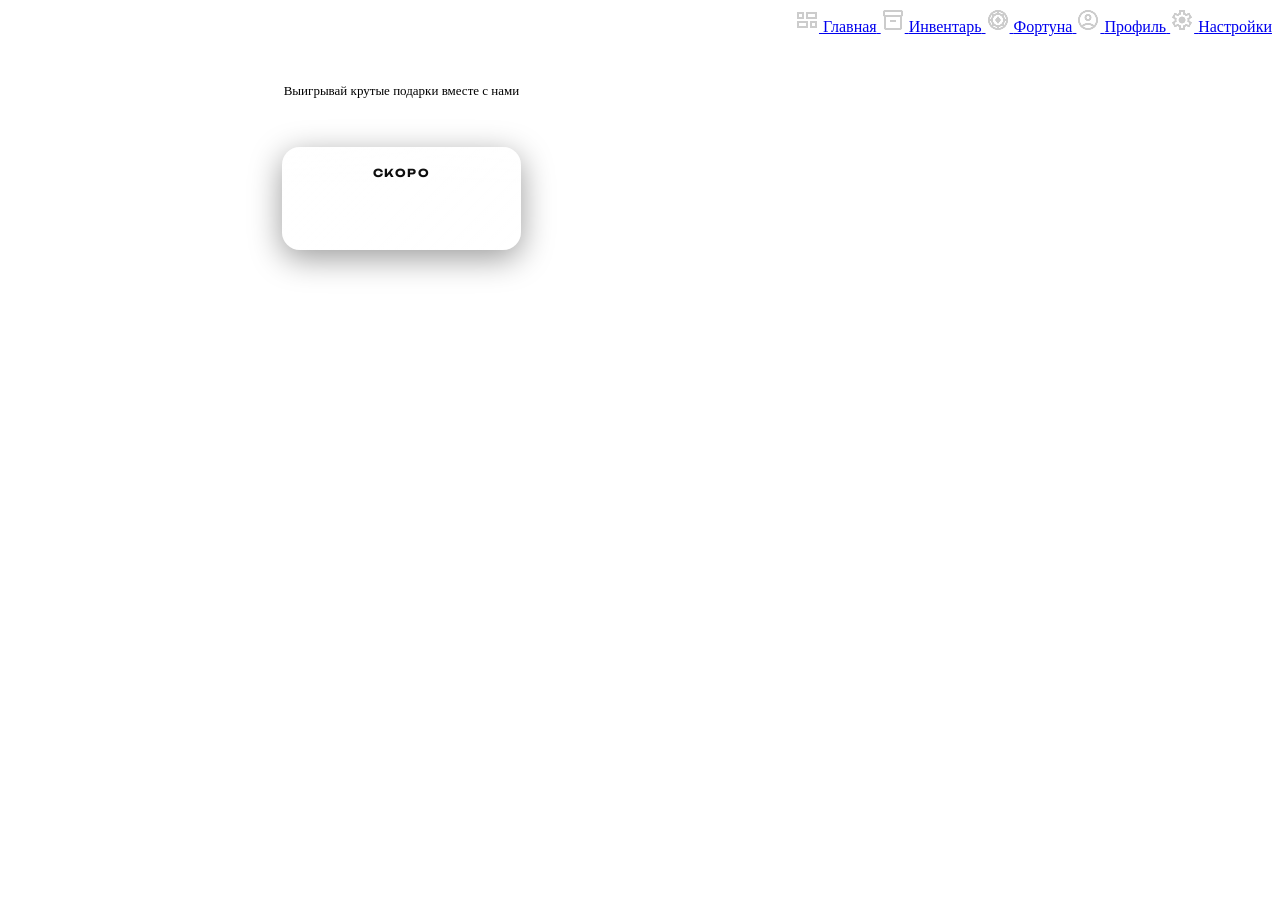
==== commit 5a9ed6af: "Add files via upload" ====
--- a/home.html
+++ b/home.html
@@ -118,12 +118,7 @@
       <div class="home-logo-sub">Выигрывай крутые подарки вместе с нами</div>
     </div>
 
-    <!-- Баланс Stars -->
-    <div class="stars-balance" id="stars-balance">
-      <img src="photos/stars.png" alt="Stars"/>
-      <span class="stars-amount" id="stars-amount">0</span>
-      <span class="stars-label">Stars</span>
-    </div>
+
 
     <div class="home-soon">
       <div class="home-soon-label">Скоро</div>
@@ -178,7 +173,6 @@
       }).catch(function() {});
   }
 
-  loadStarsBalance();
 </script>
 
 </body>
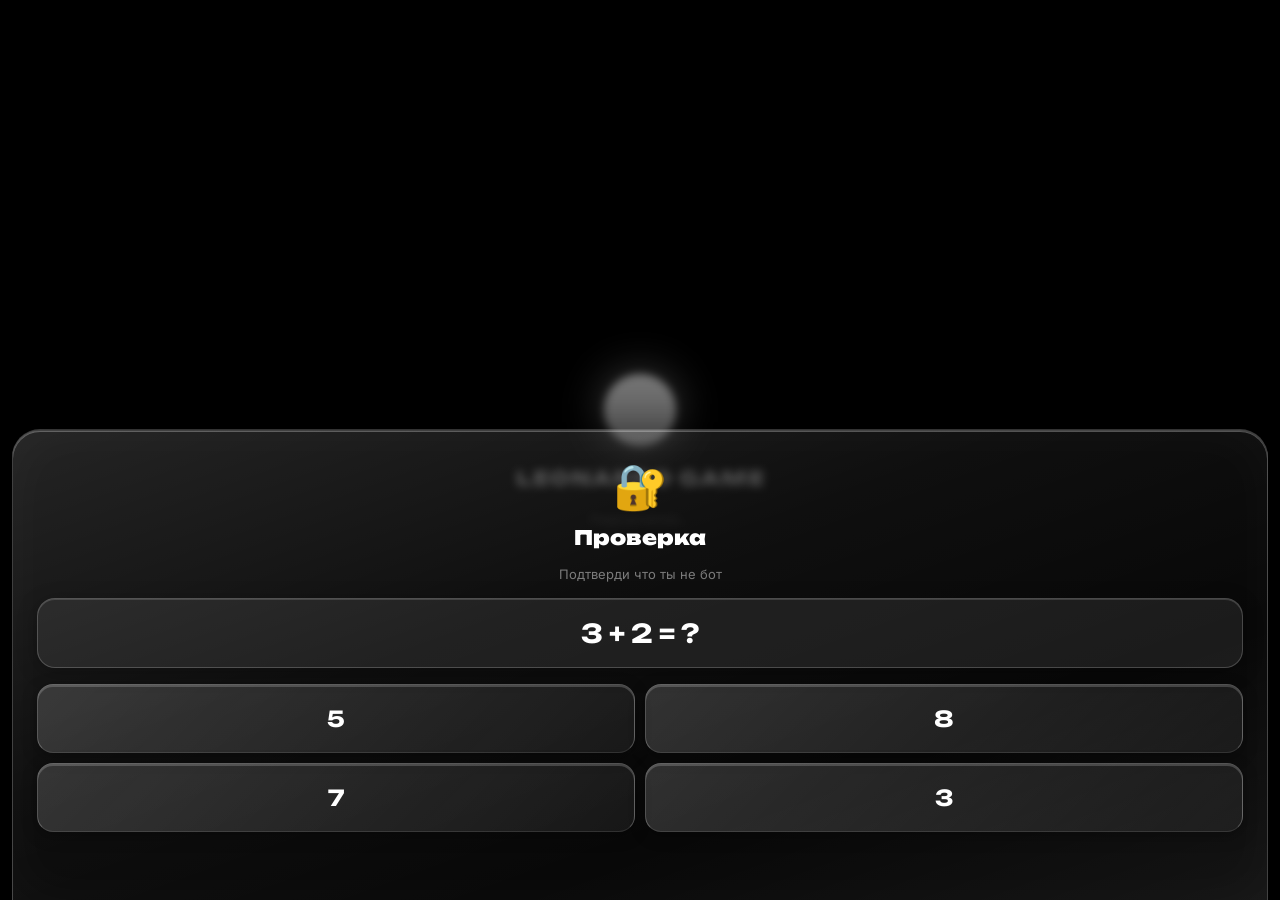
==== commit fa4f7f27: "Update home.html" ====
--- a/home.html
+++ b/home.html
@@ -13,120 +13,145 @@
     flex: 1;
     display: flex;
     flex-direction: column;
-    align-items: center;
-    justify-content: center;
-    padding: 32px 24px;
-    gap: 16px;
+    padding: 16px 12px 12px;
+    gap: 12px;
+    overflow-y: auto;
+    padding-top: 60px;
+  }
+
+  .home-header {
+    padding: 0 4px 4px;
   }
   .home-logo {
     font-family: 'Unbounded', sans-serif;
-    font-size: clamp(22px, 6vw, 28px);
+    font-size: clamp(18px, 5vw, 24px);
     font-weight: 900;
     color: #fff;
     letter-spacing: 0.5px;
-    text-align: center;
   }
   .home-logo-sub {
-    font-size: 13px;
+    font-size: 12px;
     color: var(--sub);
-    text-align: center;
-    margin-top: 8px;
-  }
-  .home-soon {
-    margin-top: 32px;
-    padding: 18px 28px;
-    background:
-      linear-gradient(
-        135deg,
-        rgba(255,255,255,0.12) 0%,
-        rgba(255,255,255,0.04) 50%,
-        rgba(255,255,255,0.08) 100%
-      );
+    margin-top: 4px;
+  }
+
+  .home-blocks {
+    display: flex;
+    flex-direction: column;
+    gap: 12px;
+    width: 100%;
+  }
+
+  .home-block {
+    width: 100%;
+    box-sizing: border-box;
+    padding: 20px 20px;
+    background: linear-gradient(135deg, rgba(255,255,255,0.13) 0%, rgba(255,255,255,0.05) 50%, rgba(255,255,255,0.08) 100%);
     border: 1px solid rgba(255,255,255,0.20);
     border-top-color: rgba(255,255,255,0.35);
-    border-radius: 18px;
+    border-radius: 20px;
     backdrop-filter: blur(30px) saturate(180%);
     -webkit-backdrop-filter: blur(30px) saturate(180%);
-    box-shadow:
-      0 8px 32px rgba(0,0,0,0.4),
-      inset 0 1px 0 rgba(255,255,255,0.22);
-    text-align: center;
+    box-shadow: 0 8px 32px rgba(0,0,0,0.4), inset 0 1px 0 rgba(255,255,255,0.22);
     position: relative;
     overflow: hidden;
-  }
-  .home-soon::before {
+    min-height: 90px;
+    display: flex;
+    flex-direction: column;
+    justify-content: center;
+    gap: 6px;
+  }
+  .home-block::before {
     content: '';
     position: absolute;
     top: 0; left: 0; right: 0;
     height: 40%;
-    background: linear-gradient(180deg, rgba(255,255,255,0.15) 0%, transparent 100%);
+    background: linear-gradient(180deg, rgba(255,255,255,0.13) 0%, transparent 100%);
     pointer-events: none;
-    border-radius: 18px 18px 0 0;
-  }
-  .home-soon-label {
+    border-radius: 20px 20px 0 0;
+  }
+  .home-block-icon { font-size: 28px; line-height: 1; position: relative; z-index: 1; }
+  .home-block-title {
     font-family: 'Unbounded', sans-serif;
-    font-size: 11px;
-    font-weight: 700;
-    color: var(--sub);
-    text-transform: uppercase;
-    letter-spacing: 1.5px;
-    margin-bottom: 6px;
-  }
-  .home-soon-text {
-    font-size: 14px;
-    color: rgba(255,255,255,0.7);
-    line-height: 1.6;
-  }
-
-  /* Stars balance display */
-  .stars-balance {
-    display: flex;
-    align-items: center;
-    gap: 8px;
-    padding: 12px 20px;
-    background: linear-gradient(135deg, rgba(255,255,255,0.10) 0%, rgba(255,255,255,0.04) 100%);
-    border: 1px solid rgba(255,255,255,0.18);
-    border-radius: 16px;
-    margin-top: 16px;
-  }
-  .stars-balance img {
-    width: 24px;
-    height: 24px;
-    object-fit: contain;
-  }
-  .stars-balance .stars-amount {
+    font-size: 14px; font-weight: 700; color: #fff;
+    position: relative; z-index: 1;
+  }
+  .home-block-sub {
+    font-size: 12px; color: rgba(255,255,255,0.6); line-height: 1.5;
+    position: relative; z-index: 1;
+  }
+  .home-block-badge {
+    display: inline-block;
     font-family: 'Unbounded', sans-serif;
-    font-size: 16px;
-    font-weight: 700;
-    color: #fff;
-  }
-  .stars-balance .stars-label {
-    font-size: 12px;
-    color: var(--sub);
-    margin-left: 4px;
-  }
+    font-size: 9px; font-weight: 700;
+    color: #000; background: #fff;
+    padding: 3px 8px; border-radius: 20px;
+    letter-spacing: 0.5px; text-transform: uppercase;
+    position: relative; z-index: 1;
+    margin-top: 4px; width: fit-content;
+  }
+
+  .home-block:nth-child(1) { border-top-color: rgba(255,220,100,0.5); }
+  .home-block:nth-child(1)::after { content:''; position:absolute; top:-20px; right:-20px; width:80px; height:80px; background:radial-gradient(circle,rgba(255,220,80,.25) 0%,transparent 70%); border-radius:50%; pointer-events:none; }
+  .home-block:nth-child(2) { border-top-color: rgba(100,180,255,0.5); }
+  .home-block:nth-child(2)::after { content:''; position:absolute; top:-20px; right:-20px; width:80px; height:80px; background:radial-gradient(circle,rgba(80,160,255,.2) 0%,transparent 70%); border-radius:50%; pointer-events:none; }
+  .home-block:nth-child(3) { border-top-color: rgba(180,120,255,0.5); }
+  .home-block:nth-child(3)::after { content:''; position:absolute; top:-20px; right:-20px; width:80px; height:80px; background:radial-gradient(circle,rgba(160,100,255,.2) 0%,transparent 70%); border-radius:50%; pointer-events:none; }
+  .home-block:nth-child(4) { border-top-color: rgba(100,255,160,0.5); }
+  .home-block:nth-child(4)::after { content:''; position:absolute; top:-20px; right:-20px; width:80px; height:80px; background:radial-gradient(circle,rgba(80,255,140,.2) 0%,transparent 70%); border-radius:50%; pointer-events:none; }
 </style>
 </head>
 <body>
 
-<div class="screen active" id="screen-home" style="display:flex; justify-content:space-between;">
-
-  <!-- КОНТЕНТ -->
+<!-- ЗАГРУЗКА -->
+<div class="screen active" id="screen-loading">
+  <div class="load-orb"></div>
+  <div class="load-title">LEONARDO GAME</div>
+  <div class="load-sub" id="load-status">Подключение...</div>
+</div>
+
+<!-- ГЛАВНАЯ СТРАНИЦА -->
+<div class="screen" id="screen-home" style="display:none; flex-direction:column; justify-content:space-between;">
+
   <div class="home-content">
-    <div>
+    <div class="home-header">
       <div class="home-logo">LEONARDO GAME</div>
       <div class="home-logo-sub">Выигрывай крутые подарки вместе с нами</div>
     </div>
 
-
-
-    <div class="home-soon">
-      <div class="home-soon-label">Скоро</div>
-      <div class="home-soon-text">Здесь появятся новости,<br>акции и специальные события</div>
+    <div class="home-blocks">
+
+      <div class="home-block">
+        <div class="home-block-icon">🎰</div>
+        <div class="home-block-title">Рулетка фортуны</div>
+        <div class="home-block-sub">Крути рулетку и выигрывай эксклюзивные NFT-подарки каждый день</div>
+        <div class="home-block-badge">Играть</div>
+      </div>
+
+      <div class="home-block">
+        <div class="home-block-icon">🔥</div>
+        <div class="home-block-title">Акции и события</div>
+        <div class="home-block-sub">Следи за специальными предложениями — бонусные кручения и особые призы</div>
+        <div class="home-block-badge">Скоро</div>
+      </div>
+
+      <div class="home-block">
+        <div class="home-block-icon">💎</div>
+        <div class="home-block-title">Твой инвентарь</div>
+        <div class="home-block-sub">Все выигранные NFT-подарки хранятся здесь и отправляются через 21 день</div>
+        <div class="home-block-badge">Посмотреть</div>
+      </div>
+
+      <div class="home-block">
+        <div class="home-block-icon">🏆</div>
+        <div class="home-block-title">Рейтинг игроков</div>
+        <div class="home-block-sub">Соревнуйся с другими и попади в топ лучших игроков LEONARDO GAME</div>
+        <div class="home-block-badge">Скоро</div>
+      </div>
+
     </div>
   </div>
 
-  <!-- НИЖНЯЯ НАВИГАЦИЯ -->
   <nav class="bottom-nav">
     <a href="home.html" class="nav-tab active" id="nav-home">
       <img src="photos/main.png" class="nav-icon-img" alt=""/>
@@ -152,27 +177,127 @@
 
 </div>
 
+<!-- КАПЧА — модальная стеклянная панель -->
+<div id="captcha-modal" class="captcha-modal">
+  <div class="captcha-glass-panel">
+    <div class="captcha-icon">🔐</div>
+    <div class="captcha-title">Проверка</div>
+    <div class="captcha-sub">Подтверди что ты не бот</div>
+    <div class="captcha-question" id="captcha-question">?</div>
+    <div class="captcha-options" id="captcha-options"></div>
+    <div class="captcha-error" id="captcha-error"></div>
+  </div>
+</div>
+
 <script>
-  var tg = (window.Telegram && window.Telegram.WebApp) ? window.Telegram.WebApp : null;
-  if (tg) { tg.ready(); tg.expand(); }
-
-  var tgUser   = (tg && tg.initDataUnsafe && tg.initDataUnsafe.user) ? tg.initDataUnsafe.user : {};
-  var TG_ID    = tgUser.id       || 0;
-  var TG_NAME  = tgUser.username || tgUser.first_name || "user";
-  var INIT_DATA = (tg && tg.initData) ? tg.initData : "";
-  var API_URL  = "https://backend-9iys.onrender.com";
-
-  function loadStarsBalance() {
-    if (!TG_ID) return;
-    fetch(API_URL + "/stats/" + TG_ID + "?init_data=" + encodeURIComponent(INIT_DATA))
-      .then(function(r) { return r.json(); })
-      .then(function(s) {
-        var starsAmount = s.stars_balance || 0;
-        var el = document.getElementById("stars-amount");
-        if (el) el.textContent = starsAmount;
-      }).catch(function() {});
-  }
-
+"use strict";
+var API_URL = "https://backend-9iys.onrender.com";
+
+var tg = (window.Telegram && window.Telegram.WebApp) ? window.Telegram.WebApp : null;
+if (tg) { tg.ready(); tg.expand(); }
+
+var tgUser   = (tg && tg.initDataUnsafe && tg.initDataUnsafe.user) ? tg.initDataUnsafe.user : {};
+var TG_ID    = tgUser.id         || 0;
+var TG_NAME  = tgUser.username   || tgUser.first_name || "user";
+var TG_FIRST = tgUser.first_name || "";
+var INIT_DATA = (tg && tg.initData) ? tg.initData : "";
+
+function haptic(type) {
+  if (tg && tg.HapticFeedback) {
+    try { tg.HapticFeedback.impactOccurred(type || "medium"); } catch(e) {}
+  }
+}
+
+function showScreen(id) {
+  var screens = ["screen-loading", "screen-home"];
+  screens.forEach(function(sid) {
+    var el = document.getElementById(sid);
+    if (el) { el.style.display = "none"; el.classList.remove("active"); }
+  });
+  var el = document.getElementById(id);
+  if (el) { el.style.display = "flex"; el.classList.add("active"); }
+}
+
+function showCaptcha(onPass) {
+  var a = Math.floor(Math.random() * 9) + 1;
+  var b = Math.floor(Math.random() * 9) + 1;
+  var correct = a + b;
+  var wrong = [];
+  while (wrong.length < 3) {
+    var w = correct + (Math.floor(Math.random() * 7) - 3);
+    if (w !== correct && w > 0 && wrong.indexOf(w) === -1) wrong.push(w);
+  }
+  var options = [correct].concat(wrong).sort(function() { return Math.random() - 0.5; });
+
+  var qEl = document.getElementById("captcha-question");
+  var oEl = document.getElementById("captcha-options");
+  var eEl = document.getElementById("captcha-error");
+  if (qEl) qEl.textContent = a + " + " + b + " = ?";
+  if (eEl) eEl.textContent = "";
+  if (oEl) {
+    oEl.innerHTML = options.map(function(v) {
+      return '<button class="captcha-btn" data-val="' + v + '">' + v + '</button>';
+    }).join("");
+
+    var handled = false;
+    oEl.querySelectorAll(".captcha-btn").forEach(function(btn) {
+      function tryAnswer() {
+        if (handled) return;
+        handled = true;
+        var val = parseInt(btn.getAttribute("data-val"));
+        if (val === correct) {
+          btn.classList.add("correct");
+          haptic("heavy");
+          setTimeout(function() {
+            var modal = document.getElementById("captcha-modal");
+            if (modal) modal.classList.remove("active");
+            onPass();
+          }, 120);
+        } else {
+          btn.classList.add("wrong");
+          haptic("medium");
+          if (eEl) eEl.textContent = "Неверно! Попробуй ещё раз.";
+          setTimeout(function() { showCaptcha(onPass); }, 500);
+        }
+      }
+      btn.addEventListener("touchstart", function(e) { e.preventDefault(); tryAnswer(); }, { passive: false });
+      btn.onclick = tryAnswer;
+    });
+  }
+
+  var modal = document.getElementById("captcha-modal");
+  if (modal) modal.classList.add("active");
+}
+
+function startApp() {
+  var loadEl = document.getElementById("load-status");
+  if (loadEl) loadEl.textContent = "Регистрация...";
+
+  // Ставим флаг — пользователь прошёл через home.html
+  sessionStorage.setItem("entered_from_home", "1");
+
+  if (!TG_ID) {
+    showScreen("screen-home");
+    return;
+  }
+
+  fetch(API_URL + "/register", {
+    method: "POST",
+    headers: { "Content-Type": "application/json" },
+    body: JSON.stringify({ tg_id: TG_ID, username: TG_NAME, first_name: TG_FIRST, init_data: INIT_DATA })
+  }).then(function() {
+    showScreen("screen-home");
+  }).catch(function() {
+    showScreen("screen-home");
+  });
+}
+
+window.addEventListener("load", function() {
+  // Показываем капчу при каждом входе
+  showCaptcha(function() {
+    startApp();
+  });
+});
 </script>
 
 </body>
--- a/style.css
+++ b/style.css
@@ -0,0 +1,724 @@
+/* ═══════════════════════════════════════════════
+   LEONARDO GAME — Real Glass Theme
+   ═══════════════════════════════════════════════ */
+
+*, *::before, *::after { box-sizing: border-box; margin: 0; padding: 0; }
+
+:root {
+  --bg:           #000000;
+  --glass-bg:     rgba(255,255,255,0.05);
+  --glass-border: rgba(255,255,255,0.10);
+  --white-dim:    rgba(255,255,255,0.07);
+  --gold:         #F5C518;
+  --green:        #4ade80;
+  --red:          #f87171;
+  --text:         #ffffff;
+  --sub:          rgba(255,255,255,0.45);
+  --btn-bg:       #ffffff;
+  --btn-text:     #000000;
+  --nav-h:        72px;
+}
+
+html, body {
+  height: 100%;
+  background: #000;
+  color: var(--text);
+  font-family: 'Inter', sans-serif;
+  overflow: hidden;
+}
+
+/* ── SCREENS ─────────────────────────────────── */
+.screen {
+  display: none;
+  flex-direction: column;
+  align-items: center;
+  width: 100%;
+  height: 100vh;
+  height: 100dvh;
+  background: #000;
+  position: fixed;
+  inset: 0;
+  z-index: 1;
+  overflow: hidden;
+}
+.screen.active { display: flex; }
+
+/* ══════════════════════════════
+   LOADING
+══════════════════════════════ */
+#screen-loading {
+  justify-content: center;
+  align-items: center;
+  gap: 20px;
+}
+.load-orb {
+  width: 72px; height: 72px;
+  border-radius: 50%;
+  background: #fff;
+  box-shadow: 0 0 40px rgba(255,255,255,0.5), 0 0 80px rgba(255,255,255,0.15);
+  animation: pulse-orb 1.6s ease-in-out infinite;
+}
+@keyframes pulse-orb {
+  0%,100%{ transform: scale(1);   box-shadow: 0 0 40px rgba(255,255,255,0.45); }
+  50%    { transform: scale(1.12); box-shadow: 0 0 70px rgba(255,255,255,0.75); }
+}
+.load-title {
+  font-family: 'Unbounded', sans-serif;
+  font-size: 20px; font-weight: 900;
+  color: #fff; letter-spacing: 1px;
+}
+.load-sub { color: var(--sub); font-size: 13px; }
+
+/* ══════════════════════════════
+   MAIN SCREEN — full height layout
+══════════════════════════════ */
+#screen-main {
+  justify-content: space-between;
+  overflow: hidden;
+  padding-bottom: calc(var(--nav-h) + 12px);
+}
+
+/* TOP BAR — hidden (user info moved to profile) */
+.top-bar {
+  display: none;
+}
+
+/* TITLE — shifted down */
+.main-title-block {
+  text-align: center;
+  padding: 0 24px;
+  flex-shrink: 0;
+  z-index: 10;
+  margin-top: 75px;
+  padding-top: 12px;
+}
+.main-title {
+  font-family: 'Unbounded', sans-serif;
+  font-size: clamp(20px, 6vw, 26px);
+  font-weight: 900;
+  color: #fff; letter-spacing: 0.5px;
+}
+.main-sub {
+  color: var(--sub);
+  font-size: 12px;
+  margin-top: 6px;
+}
+
+/* Stars balance inline (on fortune page) */
+.stars-balance-inline {
+  display: flex;
+  align-items: center;
+  gap: 8px;
+  padding: 8px 16px;
+  background: linear-gradient(135deg, rgba(255,255,255,0.08) 0%, rgba(255,255,255,0.03) 100%);
+  border: 1px solid rgba(255,255,255,0.14);
+  border-radius: 14px;
+  margin: 8px auto 0;
+  width: fit-content;
+  flex-shrink: 0;
+  z-index: 10;
+}
+.stars-balance-inline img {
+  width: 20px;
+  height: 20px;
+  object-fit: contain;
+}
+.stars-balance-inline .stars-amount {
+  font-family: 'Unbounded', sans-serif;
+  font-size: 14px;
+  font-weight: 700;
+  color: #fff;
+}
+.stars-balance-inline .stars-label {
+  font-size: 11px;
+  color: var(--sub);
+  margin-left: 2px;
+}
+
+/* ══════════════════════════════
+   GIFT CAROUSEL — центр экрана
+══════════════════════════════ */
+.gifts-track-wrap {
+  width: 100%;
+  overflow: hidden;
+  flex: 1;
+  min-height: 220px;
+  display: flex;
+  align-items: center;
+  -webkit-mask-image: linear-gradient(to right, transparent 0%, black 10%, black 90%, transparent 100%);
+  mask-image: linear-gradient(to right, transparent 0%, black 10%, black 90%, transparent 100%);
+}
+
+.gifts-track {
+  display: flex;
+  gap: 12px;
+  flex-shrink: 0;
+  will-change: transform;
+}
+
+.gifts-track video {
+  flex-shrink: 0;
+  width: 42vw;
+  height: 42vw;
+  max-width: 190px;
+  max-height: 190px;
+  object-fit: cover;
+  background: #000;
+  border-radius: 20px;
+  border: none;
+  display: block;
+}
+
+/* ══════════════════════════════
+   SPIN BUTTON + HINT — REAL GLASS
+══════════════════════════════ */
+.spin-btn-wrap {
+  width: 100%;
+  padding: 0 20px 20px;
+  display: flex;
+  flex-direction: column;
+  gap: 10px;
+  flex-shrink: 0;
+  z-index: 10;
+}
+
+/* НАСТОЯЩЕЕ СТЕКЛО */
+.spin-btn {
+  width: 100%;
+  padding: 22px 20px;
+  /* Многослойный стеклянный фон */
+  background:
+    linear-gradient(
+      135deg,
+      rgba(94, 94, 94, 0) 0%,
+      rgba(255, 255, 255, 0.08) 40%,
+      rgba(255,255,255,0.04) 60%,
+      rgba(255,255,255,0.10) 100%
+    );
+  border: 1px solid rgba(19, 19, 19, 0.35);
+  border-bottom-color: rgba(255,255,255,0.12);
+  border-right-color: rgba(255,255,255,0.18);
+  border-radius: 22px;
+  font-family: 'Unbounded', sans-serif;
+  font-size: 16px; font-weight: 700;
+  color: #fff;
+  cursor: pointer;
+  /* Многослойные тени — глубина стекла */
+  box-shadow:
+    0 8px 32px rgba(0,0,0,0.45),
+    0 2px 0 rgba(255,255,255,0.30) inset,
+    0 -1px 0 rgba(0,0,0,0.20) inset,
+    0 0 0 0.5px rgba(255,255,255,0.08) inset,
+    inset 0 1px 0 rgba(255,255,255,0.25);
+  backdrop-filter: blur(40px) saturate(200%) brightness(1.1);
+  -webkit-backdrop-filter: blur(40px) saturate(200%) brightness(1.1);
+  transition: transform 0.13s, box-shadow 0.13s, opacity 0.13s;
+  position: relative; overflow: hidden;
+  touch-action: manipulation;
+  letter-spacing: 0.3px;
+}
+
+/* Верхний блик — как у настоящего стекла */
+.spin-btn::before {
+  content: '';
+  position: absolute;
+  top: 0; left: 0; right: 0;
+  height: 45%;
+  background: linear-gradient(
+    180deg,
+    rgba(255,255,255,0.28) 0%,
+    rgba(255,255,255,0.10) 60%,
+    transparent 100%
+  );
+  border-radius: 22px 22px 0 0;
+  pointer-events: none;
+}
+
+/* Боковой световой блик */
+.spin-btn::after {
+  content: '';
+  position: absolute;
+  top: 8px; left: 10px;
+  width: 30%; height: 60%;
+  background: linear-gradient(
+    135deg,
+    rgba(255,255,255,0.18) 0%,
+    transparent 70%
+  );
+  border-radius: 50%;
+  filter: blur(6px);
+  pointer-events: none;
+}
+
+.spin-btn:active  {
+  transform: scale(0.97);
+  box-shadow:
+    0 4px 16px rgba(0,0,0,0.5),
+    0 1px 0 rgba(255,255,255,0.20) inset,
+    0 -1px 0 rgba(0,0,0,0.25) inset;
+}
+.spin-btn:disabled{ opacity: 0.4; cursor: not-allowed; transform: none; }
+
+.spin-hint {
+  text-align: center;
+  font-size: 12px;
+  color: var(--sub);
+  line-height: 1.5;
+}
+.spin-hint b { color: rgba(255,255,255,0.75); font-weight: 600; }
+
+/* ══════════════════════════════
+   GLASS PANEL (algo block)
+══════════════════════════════ */
+.glass-panel {
+  width: 100%;
+  background: rgba(255,255,255,0.04);
+  border-top: 1px solid rgba(255,255,255,0.08);
+  backdrop-filter: blur(20px);
+  -webkit-backdrop-filter: blur(20px);
+  z-index: 10;
+  display: flex;
+  flex-direction: column;
+  overflow: hidden;
+  flex-shrink: 0;
+}
+.glass-panel:empty,
+.glass-panel.hidden {
+  display: none;
+}
+
+/* ══════════════════════════════
+   TAB PANES
+══════════════════════════════ */
+.tab-pane {
+  display: none; width: 100%;
+  flex-direction: column; gap: 12px;
+  padding: 16px 0 16px;
+  overflow-y: auto;
+  max-height: calc(100dvh - var(--nav-h) - 280px);
+  animation: fadeIn 0.18s ease;
+}
+.tab-pane.active { display: flex; }
+@keyframes fadeIn {
+  from { opacity: 0; transform: translateY(4px); }
+  to   { opacity: 1; transform: translateY(0); }
+}
+
+#tab-home:not(:has(.inv-block[style*="display: block"])):not(:has(.inv-block:not([style*="none"]))) {
+  display: none !important;
+}
+
+/* Inventory */
+.inv-block { padding: 0 24px; display: flex; flex-direction: column; gap: 10px; }
+.inv-title  { font-family: 'Unbounded', sans-serif; font-size: 14px; font-weight: 700; color: #fff; padding: 0 0 4px; }
+.inv-item   {
+  background: var(--white-dim); border: 1px solid var(--glass-border);
+  border-radius: 14px; padding: 12px 16px;
+  display: flex; align-items: center; gap: 12px;
+}
+.inv-icon  { font-size: 28px; }
+.inv-name  { font-size: 14px; font-weight: 600; color: var(--text); }
+.inv-info  { font-size: 11px; color: var(--sub); margin-top: 2px; }
+
+/* Algo block */
+.algo-compact { padding: 0 24px; display: flex; flex-direction: column; gap: 8px; }
+.algo-item    { display: flex; justify-content: space-between; align-items: center; padding: 4px 0; }
+.algo-label   { color: var(--sub); font-size: 12px; }
+.algo-value   { font-size: 14px; font-weight: 600; }
+
+/* Settings */
+.settings-section { padding: 0 24px; display: flex; flex-direction: column; gap: 10px; }
+.settings-title { font-family: 'Unbounded', sans-serif; font-size: 11px; font-weight: 700; color: var(--sub); text-transform: uppercase; letter-spacing: 0.8px; }
+.settings-row   { display: flex; justify-content: space-between; align-items: center; background: var(--white-dim); border: 1px solid var(--glass-border); border-radius: 14px; padding: 14px 16px; gap: 12px; }
+.settings-label { font-size: 13px; font-weight: 600; color: var(--text); }
+.settings-sub   { font-size: 11px; color: var(--sub); margin-top: 2px; }
+
+/* Toggle */
+.toggle {
+  width: 44px; height: 24px; background: rgba(255,255,255,0.15);
+  border-radius: 12px; position: relative; cursor: pointer;
+  border: 1px solid rgba(255,255,255,0.16); transition: background 0.25s; flex-shrink: 0;
+}
+.toggle.on { background: rgba(255,255,255,0.9); }
+.toggle::after {
+  content: ''; position: absolute; top: 3px; left: 3px;
+  width: 18px; height: 18px; background: rgba(255,255,255,0.5);
+  border-radius: 50%; transition: transform 0.25s, background 0.25s;
+}
+.toggle.on::after { transform: translateX(18px); background: #000; }
+
+/* ══════════════════════════════
+   BOTTOM NAV — REAL GLASS (DETACHED)
+══════════════════════════════ */
+.bottom-nav {
+  position: fixed;
+  bottom: 14px;
+  left: 8px;
+  right: 8px;
+  height: var(--nav-h);
+  background:
+    linear-gradient(
+      180deg,
+      rgba(255,255,255,0.10) 0%,
+      rgba(255,255,255,0.05) 50%,
+      rgba(0,0,0,0.30) 100%
+    );
+  border-top: 1px solid rgba(255,255,255,0.28);
+  box-shadow:
+    0 -1px 0 rgba(255,255,255,0.15),
+    0 -8px 32px rgba(0,0,0,0.60),
+    inset 0 1px 0 rgba(255,255,255,0.20);
+  backdrop-filter: blur(40px) saturate(180%) brightness(1.05);
+  -webkit-backdrop-filter: blur(40px) saturate(180%) brightness(1.05);
+  display: flex;
+  align-items: center;
+  justify-content: space-around;
+  z-index: 100;
+  padding-bottom: env(safe-area-inset-bottom, 0px);
+  border-radius: 20px;
+  border: 1px solid rgba(255,255,255,0.15);
+}
+
+/* Нижний блик — реалистичная грань стекла */
+.bottom-nav::before {
+  content: '';
+  position: absolute;
+  top: 0; left: 0; right: 0;
+  height: 1px;
+  background: linear-gradient(
+    90deg,
+    transparent 0%,
+    rgba(255,255,255,0.50) 30%,
+    rgba(255,255,255,0.60) 50%,
+    rgba(255,255,255,0.50) 70%,
+    transparent 100%
+  );
+  pointer-events: none;
+}
+
+.nav-tab {
+  flex: 1;
+  display: flex;
+  flex-direction: column;
+  align-items: center;
+  justify-content: center;
+  gap: 4px;
+  padding: 8px 2px;
+  cursor: pointer;
+  border: none;
+  background: none;
+  color: var(--sub);
+  font-family: 'Inter', sans-serif;
+  font-size: 9px;
+  font-weight: 500;
+  transition: color 0.2s, transform 0.13s;
+  position: relative;
+  touch-action: manipulation;
+  text-decoration: none;
+  -webkit-tap-highlight-color: transparent;
+}
+.nav-tab:active { transform: scale(0.9); }
+.nav-tab.active { color: #fff; }
+
+/* Icon images in nav */
+.nav-tab .nav-icon-img {
+  width: 22px;
+  height: 22px;
+  object-fit: contain;
+  opacity: 0.45;
+  transition: opacity 0.2s;
+  pointer-events: none;
+}
+.nav-tab.active .nav-icon-img {
+  opacity: 1;
+}
+
+/* Fallback emoji icon (for legacy) */
+.nav-tab .nav-icon {
+  font-size: 20px;
+  opacity: 0.38;
+  transition: opacity 0.2s;
+  line-height: 1;
+}
+.nav-tab.active .nav-icon {
+  opacity: 1;
+}
+
+
+
+/* ══════════════════════════════
+   CAPTCHA
+══════════════════════════════ */
+.captcha-modal {
+  display: none;
+  position: fixed;
+  inset: 0;
+  z-index: 999;
+  align-items: flex-end;
+  justify-content: center;
+  padding: 0 0 env(safe-area-inset-bottom, 0px);
+  background: rgba(0,0,0,0.55);
+  backdrop-filter: blur(4px);
+  -webkit-backdrop-filter: blur(4px);
+  animation: captcha-fade-in 0.22s ease;
+}
+.captcha-modal.active {
+  display: flex;
+}
+@keyframes captcha-fade-in {
+  from { opacity: 0; }
+  to   { opacity: 1; }
+}
+
+.captcha-glass-panel {
+  width: 80%;
+  display: flex;
+  flex-direction: column;
+  align-items: center;
+  gap: 16px;
+  padding: 28px 24px 36px;
+  text-align: center;
+  background:
+    linear-gradient(
+      160deg,
+      rgba(255,255,255,0.14) 0%,
+      rgba(255,255,255,0.06) 40%,
+      rgba(255,255,255,0.03) 70%,
+      rgba(255,255,255,0.08) 100%
+    );
+  backdrop-filter: blur(48px) saturate(200%) brightness(1.08);
+  -webkit-backdrop-filter: blur(48px) saturate(200%) brightness(1.08);
+  border: 1px solid rgba(255,255,255,0.22);
+  border-bottom: none;
+  border-radius: 28px 28px 0 0;
+  margin: 0 12px;
+  width: calc(100% - 24px);
+  box-shadow:
+    0 -8px 48px rgba(0,0,0,0.55),
+    0 -1px 0 rgba(255,255,255,0.30),
+    inset 0 1px 0 rgba(255,255,255,0.28),
+    inset 0 0 60px rgba(255,255,255,0.03);
+  animation: captcha-slide-up 0.28s cubic-bezier(0.34,1.4,0.64,1);
+}
+@keyframes captcha-slide-up {
+  from { transform: translateY(100%); opacity: 0; }
+  to   { transform: translateY(0);    opacity: 1; }
+}
+
+.captcha-icon  { font-size: 44px; animation: float 3s ease-in-out infinite; }
+@keyframes float {
+  0%,100%{ transform: translateY(0); }
+  50%    { transform: translateY(-8px); }
+}
+.captcha-title {
+  font-family: 'Unbounded', sans-serif; font-size: 20px; font-weight: 900; color: #fff;
+  margin-top: -4px;
+}
+.captcha-sub { font-size: 13px; color: var(--sub); }
+.captcha-question {
+  background: rgba(255,255,255,0.08);
+  border: 1.5px solid rgba(255,255,255,0.20);
+  border-radius: 18px; padding: 18px 32px;
+  font-family: 'Unbounded', sans-serif; font-size: 26px; font-weight: 700; color: #fff;
+  width: 100%;
+  box-shadow: inset 0 1px 0 rgba(255,255,255,0.15), 0 4px 20px rgba(0,0,0,0.25);
+}
+.captcha-options {
+  display: grid; grid-template-columns: 1fr 1fr; gap: 10px; width: 100%;
+}
+.captcha-btn {
+  padding: 20px;
+  background:
+    linear-gradient(
+      135deg,
+      rgba(255,255,255,0.16) 0%,
+      rgba(255,255,255,0.06) 100%
+    );
+  border: 1px solid rgba(255,255,255,0.25);
+  border-bottom-color: rgba(255,255,255,0.10);
+  border-radius: 16px;
+  font-family: 'Unbounded', sans-serif; font-size: 22px; font-weight: 700; color: #fff;
+  cursor: pointer;
+  transition: border-color 0.1s, background 0.1s, transform 0.08s;
+  touch-action: manipulation;
+  -webkit-tap-highlight-color: transparent;
+  box-shadow:
+    0 2px 0 rgba(255,255,255,0.18) inset,
+    0 4px 16px rgba(0,0,0,0.3);
+}
+.captcha-btn:active  { transform: scale(0.93); }
+.captcha-btn.wrong   { border-color: var(--red); background: rgba(248,113,113,0.18); animation: shake 0.25s; }
+.captcha-btn.correct { border-color: var(--green); background: rgba(74,222,128,0.18); }
+.captcha-error { font-size: 13px; color: var(--red); min-height: 16px; }
+@keyframes shake {
+  0%,100%{ transform:translateX(0) }
+  25%    { transform:translateX(-6px) }
+  75%    { transform:translateX(6px) }
+}
+
+/* ══════════════════════════════
+   PAY SCREEN
+══════════════════════════════ */
+#screen-pay {
+  overflow-y: auto;
+  justify-content: flex-start;
+  padding: 0;
+}
+.pay-wrap {
+  width: 100%; display: flex; flex-direction: column;
+  align-items: center; gap: 16px;
+  padding: 32px 24px 40px;
+  min-height: 100%;
+}
+.pay-icon  { font-size: 56px; }
+.pay-title {
+  font-family: 'Unbounded', sans-serif; font-size: 18px; font-weight: 700; color: #fff;
+}
+.pay-instruction {
+  background: var(--white-dim); border: 1px solid var(--glass-border);
+  border-radius: 16px; padding: 14px 18px;
+  font-size: 14px; text-align: center; line-height: 1.7; width: 100%;
+}
+.pay-steps {
+  width: 100%; background: var(--white-dim); border: 1px solid var(--glass-border);
+  border-radius: 16px; padding: 14px 18px;
+  display: flex; flex-direction: column; gap: 10px;
+}
+.pay-step   { font-size: 13px; color: var(--sub); line-height: 1.5; }
+.pay-step b { color: var(--text); }
+.pay-bet-id { font-size: 11px; color: var(--sub); }
+.pay-status { min-height: 18px; font-size: 13px; font-weight: 600; }
+.pay-status.ok   { color: var(--green); }
+.pay-status.err  { color: var(--red); }
+.pay-status.wait { color: var(--gold); }
+.pay-confirm-btn {
+  width: 100%; padding: 18px;
+  background: var(--btn-bg); border: none; border-radius: 18px;
+  font-family: 'Unbounded', sans-serif;
+  font-weight: 700; font-size: 14px; color: var(--btn-text);
+  cursor: pointer; box-shadow: 0 4px 24px rgba(255,255,255,0.15);
+  touch-action: manipulation;
+}
+.pay-confirm-btn:disabled { opacity: 0.5; cursor: not-allowed; }
+.pay-back-btn {
+  background: var(--white-dim); border: 1px solid var(--glass-border);
+  border-radius: 12px; padding: 12px 32px;
+  color: var(--sub); font-size: 13px; cursor: pointer;
+  touch-action: manipulation;
+}
+
+/* ══════════════════════════════
+   SPINNING
+══════════════════════════════ */
+#screen-spinning {
+  justify-content: center;
+  align-items: center;
+}
+.spinning-wrap {
+  display: flex; flex-direction: column;
+  align-items: center; justify-content: center;
+  width: 100%; height: 100%;
+  gap: 28px;
+}
+.spinning-reel {
+  width: 128px; height: 128px; border-radius: 32px;
+  background: var(--white-dim); border: 2px solid rgba(255,255,255,0.3);
+  display: flex; align-items: center; justify-content: center;
+  animation: spin-reel 0.6s linear infinite;
+  box-shadow: 0 0 50px rgba(255,255,255,0.12);
+}
+@keyframes spin-reel { 0%{ transform:rotateY(0) } 100%{ transform:rotateY(360deg) } }
+.spin-sym      { font-size: 56px; }
+.spinning-label{
+  color: #fff; font-family: 'Unbounded', sans-serif;
+  font-size: 16px; font-weight: 700;
+  animation: blink 1.2s ease-in-out infinite;
+}
+@keyframes blink {
+  0%,100%{ opacity: 1; }
+  50%    { opacity: 0.4; }
+}
+
+/* ══════════════════════════════
+   RESULT
+══════════════════════════════ */
+#screen-result {
+  justify-content: center;
+  align-items: center;
+}
+.result-wrap {
+  display: flex; flex-direction: column;
+  align-items: center; justify-content: center;
+  width: 100%; height: 100%;
+  gap: 18px; text-align: center; padding: 32px 24px;
+}
+.result-icon  { font-size: 72px; }
+.result-title { font-family: 'Unbounded', sans-serif; font-size: 24px; font-weight: 900; }
+.result-title.win  { color: var(--gold); text-shadow: 0 0 30px rgba(245,197,24,0.5); }
+.result-title.lose { color: var(--sub); }
+.result-sub   { font-size: 14px; color: var(--sub); line-height: 1.7; }
+.result-nft {
+  background: var(--white-dim); border: 1px solid rgba(245,197,24,0.3);
+  border-radius: 18px; padding: 18px 22px; width: 100%;
+}
+.result-nft-name { font-weight: 700; font-size: 16px; color: var(--gold); margin-bottom: 4px; }
+.result-nft-info { font-size: 13px; color: var(--sub); }
+.result-btn {
+  width: 100%; padding: 18px;
+  background: var(--btn-bg); border: none; border-radius: 18px;
+  font-family: 'Unbounded', sans-serif;
+  font-weight: 700; font-size: 14px; color: var(--btn-text);
+  cursor: pointer; margin-top: 8px; touch-action: manipulation;
+  box-shadow: 0 4px 24px rgba(255,255,255,0.15);
+}
+
+/* ══════════════════════════════
+   ERROR
+══════════════════════════════ */
+#screen-error {
+  justify-content: center;
+  align-items: center;
+}
+.error-wrap {
+  display: flex; flex-direction: column;
+  align-items: center; justify-content: center;
+  width: 100%; height: 100%;
+  gap: 16px; text-align: center; padding: 32px 24px;
+}
+.error-icon  { font-size: 56px; }
+.error-title { font-family: 'Unbounded', sans-serif; font-size: 18px; font-weight: 700; color: var(--red); }
+.error-sub   { font-size: 13px; color: var(--sub); }
+.error-btn {
+  padding: 14px 32px; background: var(--white-dim);
+  border: 1px solid var(--glass-border);
+  border-radius: 14px; color: var(--text); font-size: 14px; cursor: pointer;
+  touch-action: manipulation;
+}
+
+/* ══════════════════════════════
+   TOAST
+══════════════════════════════ */
+.toast {
+  position: fixed;
+  bottom: calc(var(--nav-h) + 24px);
+  left: 50%;
+  transform: translateX(-50%) translateY(60px);
+  background: rgba(18,18,18,0.97); border: 1px solid rgba(255,255,255,0.14);
+  border-radius: 14px; padding: 10px 20px;
+  font-size: 13px; color: #fff; white-space: nowrap;
+  transition: transform 0.3s cubic-bezier(0.34,1.56,0.64,1), opacity 0.3s;
+  opacity: 0; z-index: 999; backdrop-filter: blur(16px);
+}
+.toast.show { transform: translateX(-50%) translateY(0); opacity: 1; }
+
+/* ══════════════════════════════
+   CONFETTI
+══════════════════════════════ */
+.confetti-p {
+  position: fixed; top: -20px; pointer-events: none; z-index: 1000;
+  border-radius: 3px; animation: conf-fall linear forwards;
+}
+@keyframes conf-fall {
+  0%  { transform: translateY(0) translateX(0) rotate(0deg); opacity: 1; }
+  100%{ transform: translateY(110vh) translateX(var(--cx,40px)) rotate(var(--cr,360deg)); opacity: 0; }
+}
